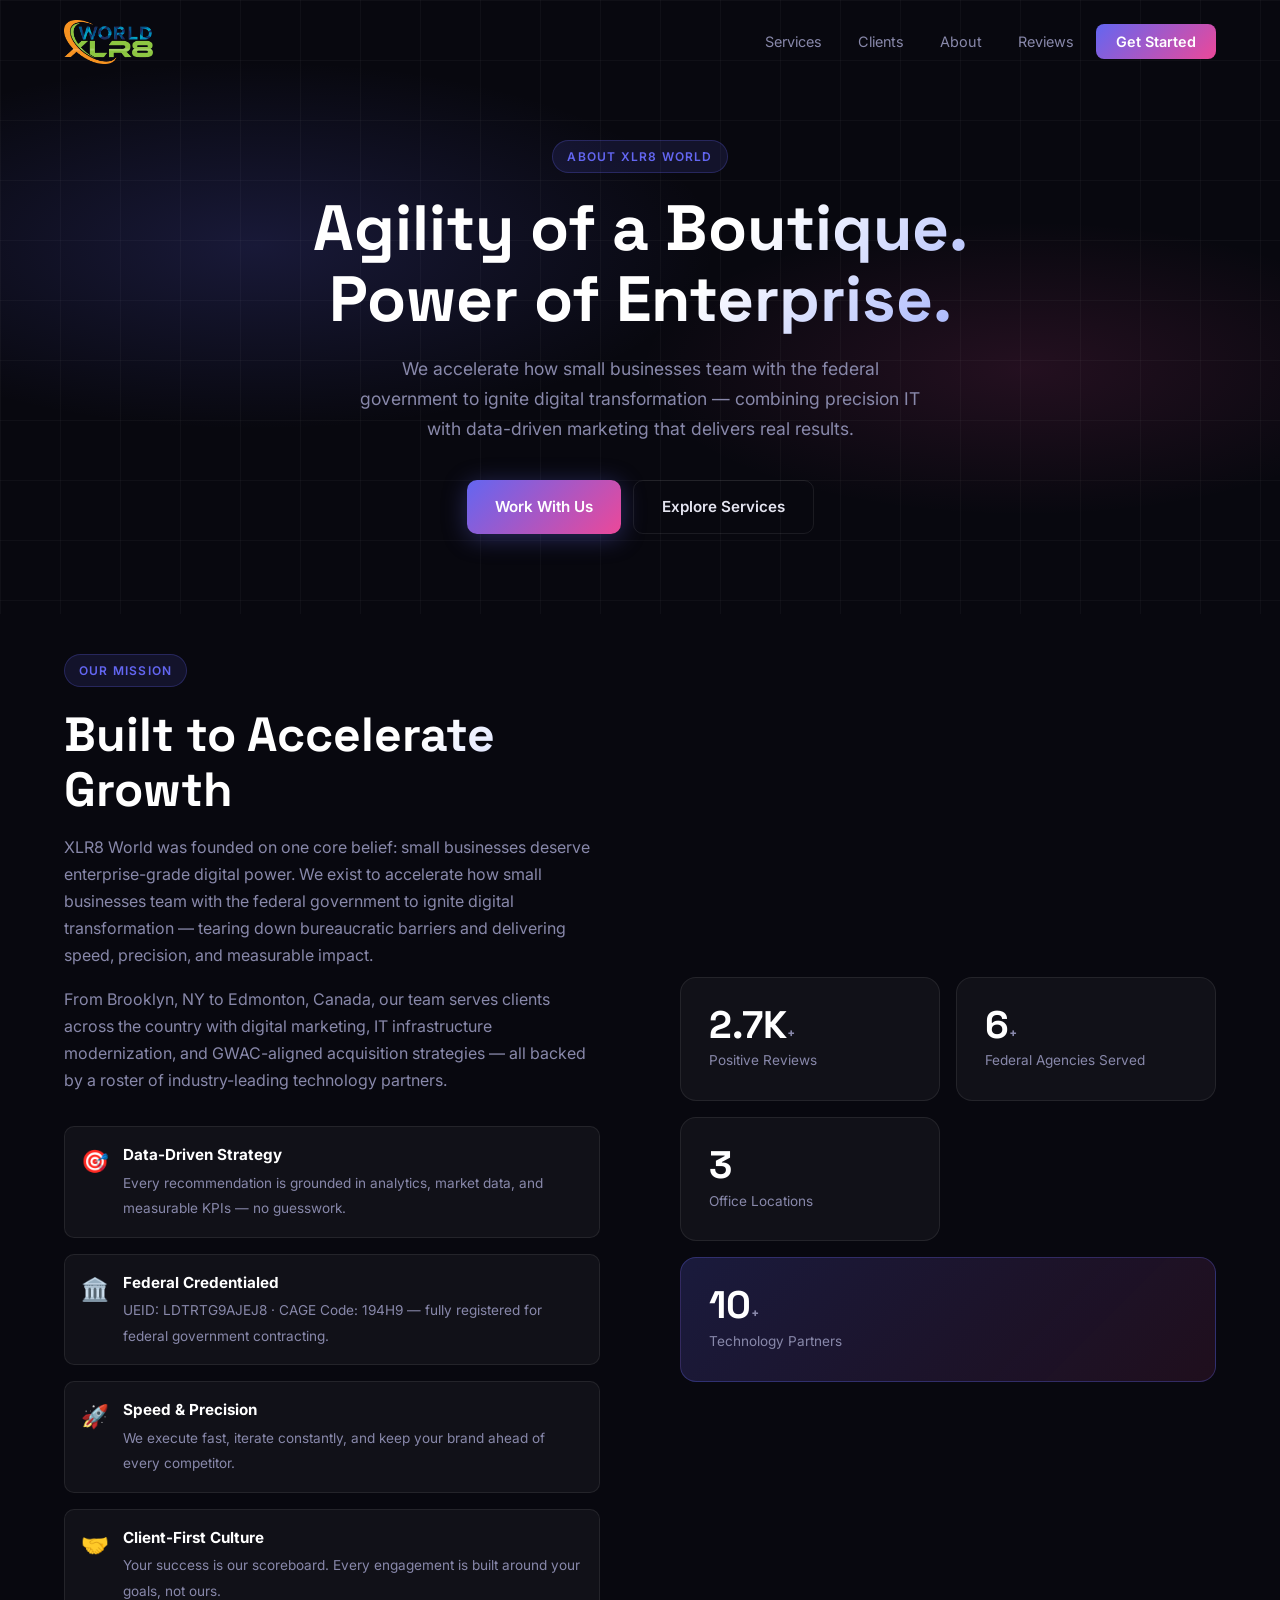
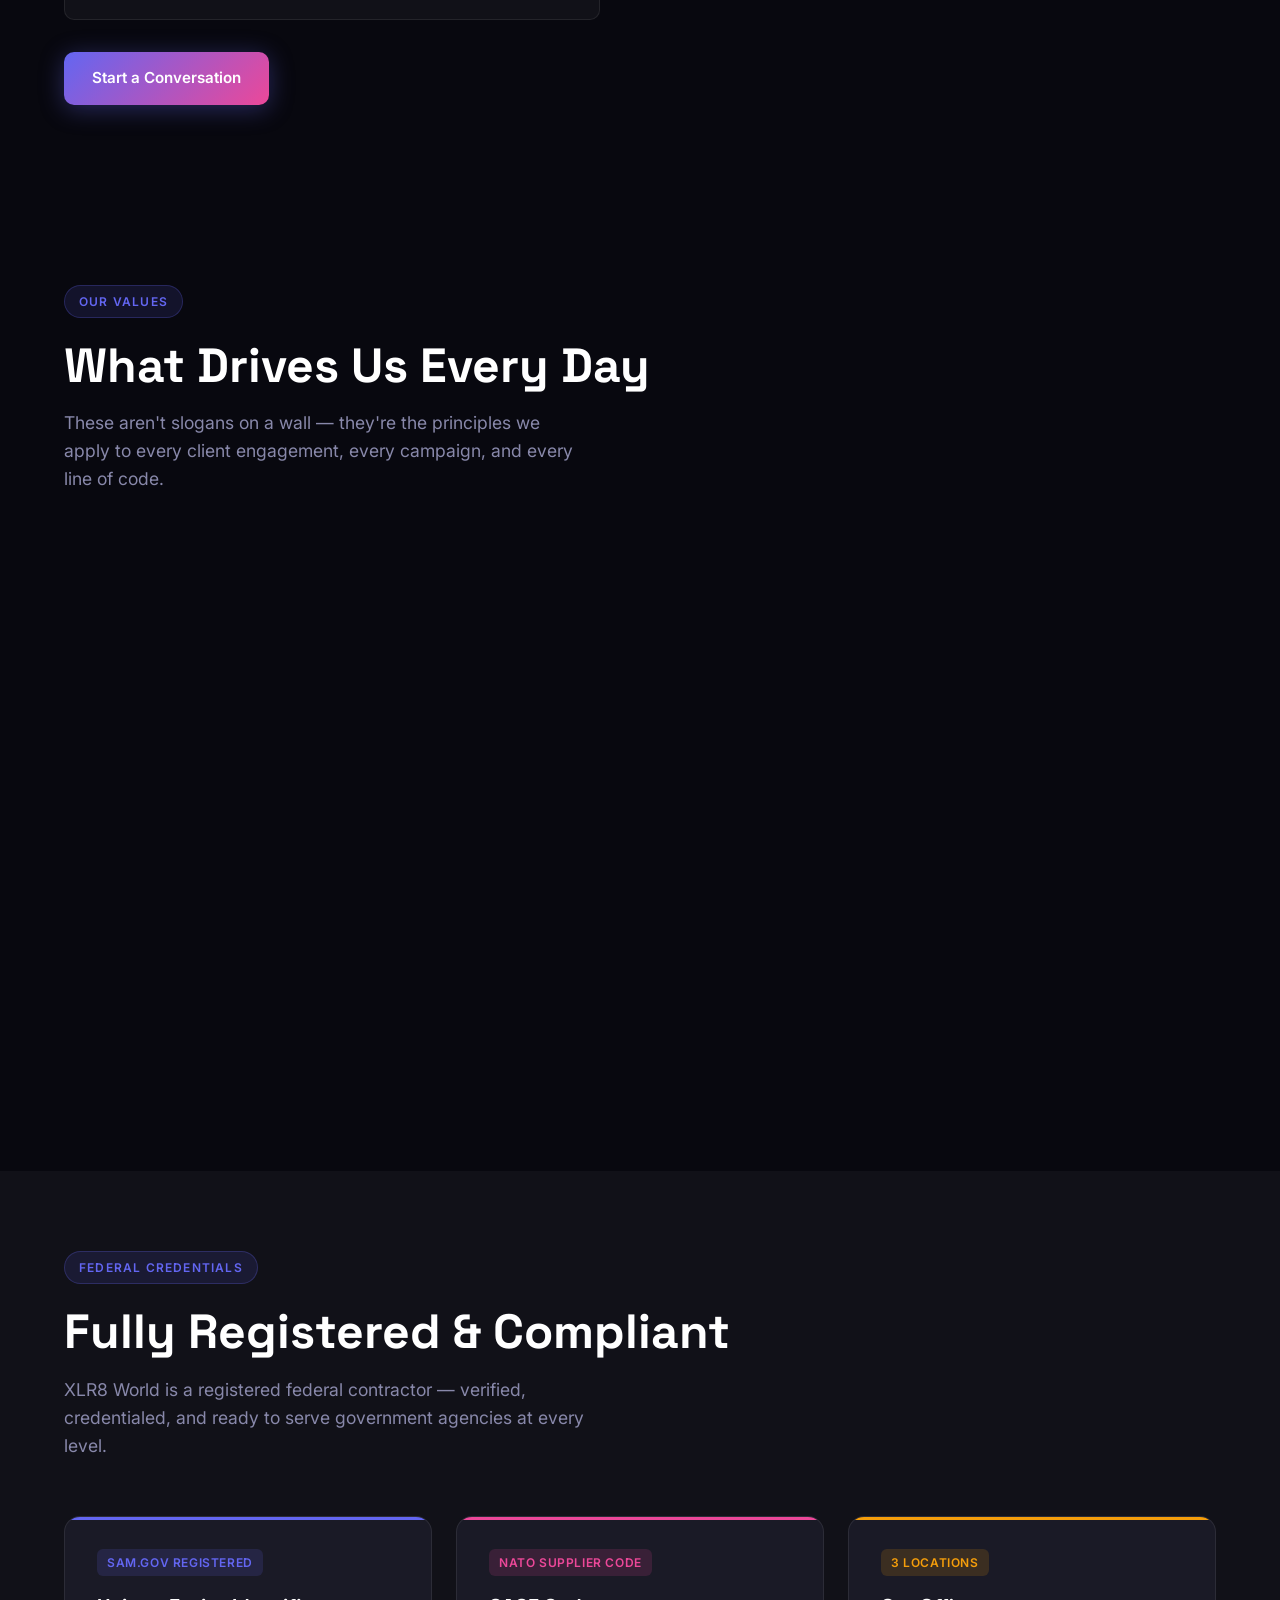
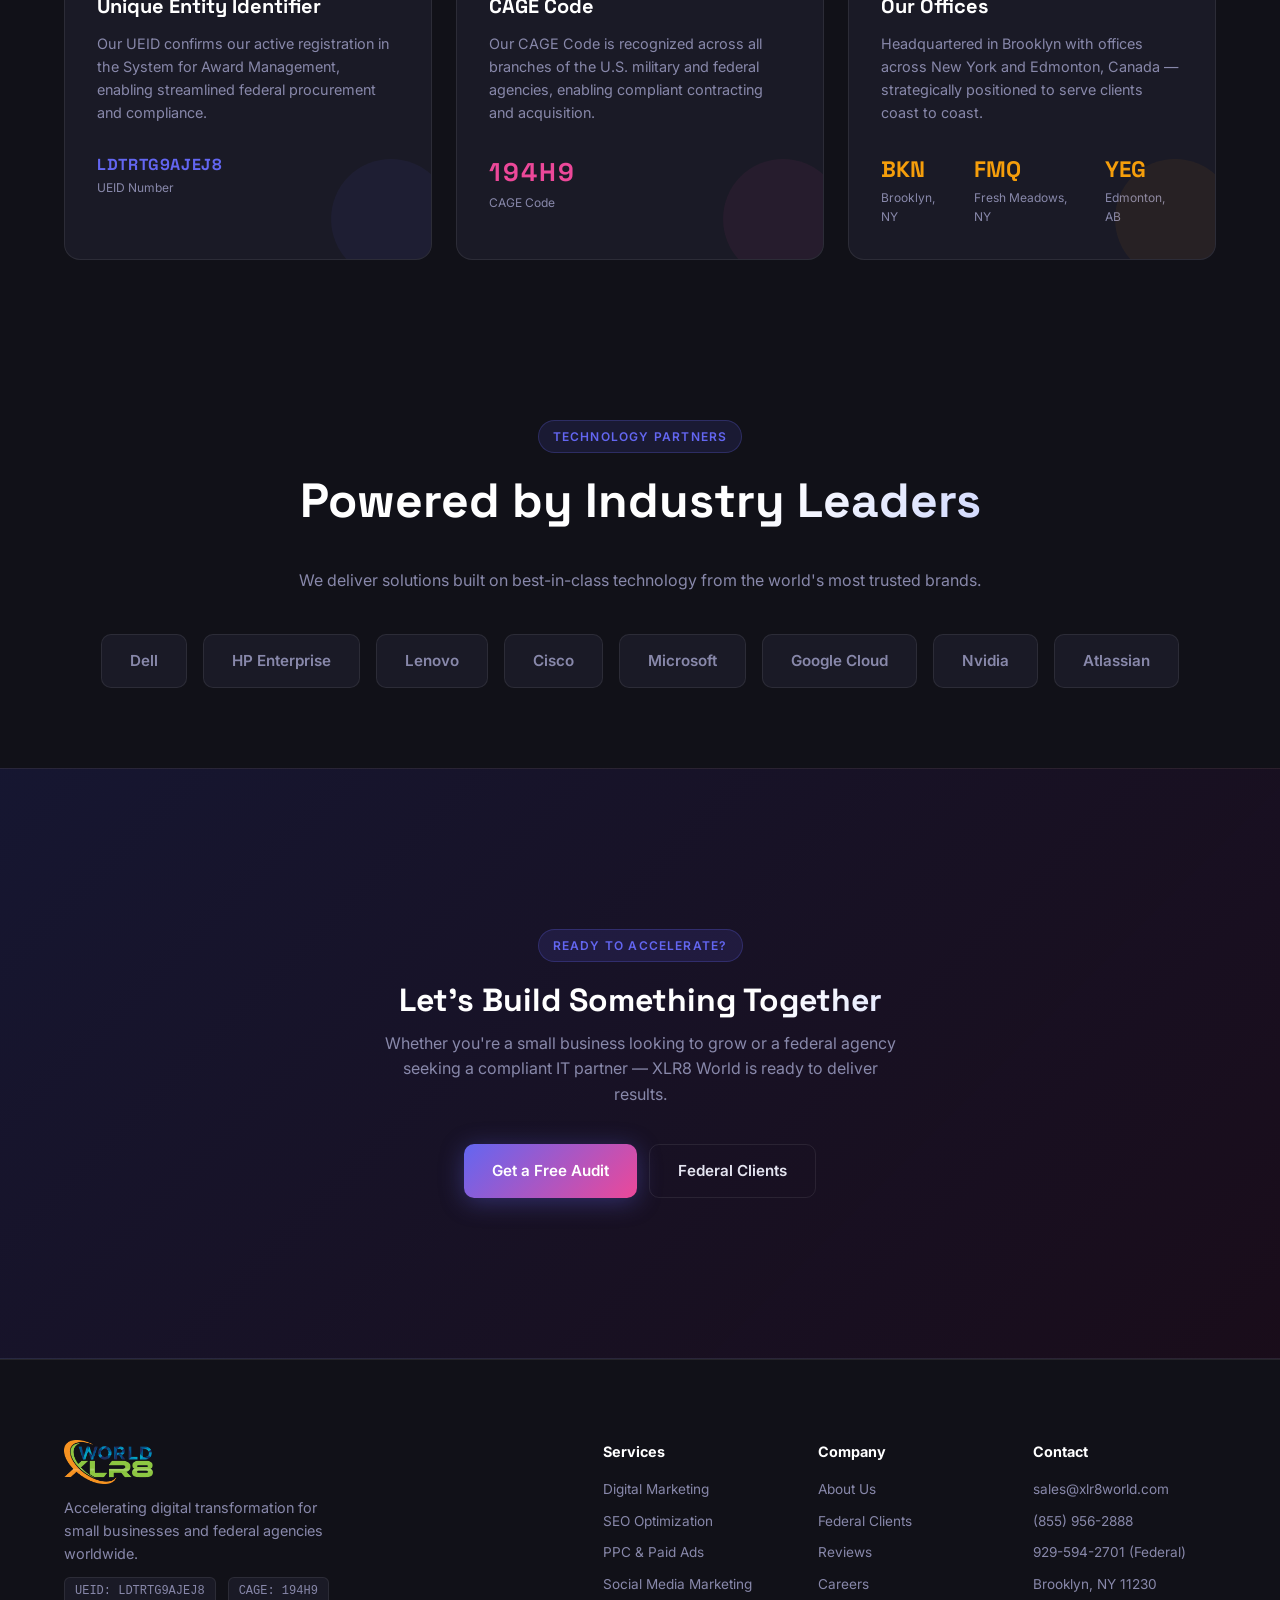
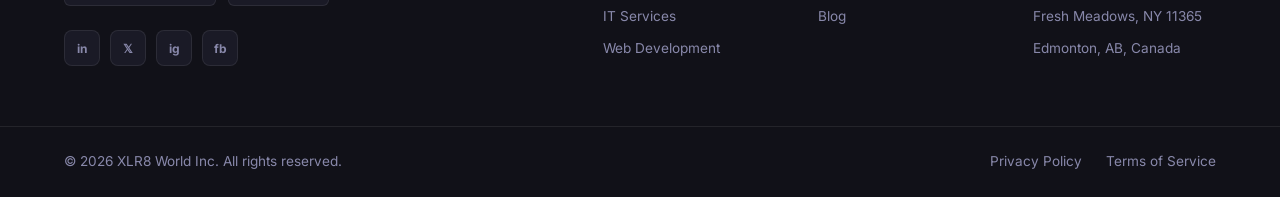
==== about.html @ 1428c5a2 "Add 11 full pages: all service and company pages Service pages: Digital Marketing, SEO Optimization," ====
<!DOCTYPE html>
<html lang="en">
<head>
  <meta charset="UTF-8" />
  <meta name="viewport" content="width=device-width, initial-scale=1.0" />
  <title>About XLR8 World — Our Mission, Team &amp; Partners</title>
  <meta name="description" content="Learn about XLR8 World's mission to accelerate digital transformation for small businesses and federal agencies. Meet our values, partners, and credentials." />
  <link rel="preconnect" href="https://fonts.googleapis.com" />
  <link rel="preconnect" href="https://fonts.gstatic.com" crossorigin />
  <link href="https://fonts.googleapis.com/css2?family=Inter:wght@300;400;500;600;700;800;900&family=Space+Grotesk:wght@400;500;600;700&display=swap" rel="stylesheet" />
  <link rel="stylesheet" href="styles.css" />
</head>
<body>

  <!-- NAV -->
  <nav class="nav" id="nav">
    <div class="nav__inner">
      <a href="index.html" class="nav__logo"><img src="logo.webp" alt="XLR8 World" class="nav__logo-img" /></a>
      <ul class="nav__links">
        <li><a href="index.html#services">Services</a></li>
        <li><a href="index.html#work">Clients</a></li>
        <li><a href="index.html#about">About</a></li>
        <li><a href="index.html#testimonials">Reviews</a></li>
        <li><a href="index.html#contact" class="nav__cta">Get Started</a></li>
      </ul>
      <button class="nav__hamburger" id="hamburger" aria-label="Menu">
        <span></span><span></span><span></span>
      </button>
    </div>
    <div class="nav__mobile" id="mobileMenu">
      <ul>
        <li><a href="index.html#services">Services</a></li>
        <li><a href="index.html#work">Clients</a></li>
        <li><a href="index.html#about">About</a></li>
        <li><a href="index.html#testimonials">Reviews</a></li>
        <li><a href="index.html#contact">Get Started</a></li>
      </ul>
    </div>
  </nav>

  <!-- PAGE HERO -->
  <section class="page-hero">
    <div class="page-hero__content">
      <div class="section-label">About XLR8 World</div>
      <h1 class="section-title">Agility of a Boutique.<br />Power of Enterprise.</h1>
      <p class="hero__sub">We accelerate how small businesses team with the federal government to ignite digital transformation — combining precision IT with data-driven marketing that delivers real results.</p>
      <div class="page-hero__actions">
        <a href="index.html#contact" class="btn btn--primary">Work With Us</a>
        <a href="index.html#services" class="btn btn--ghost">Explore Services</a>
      </div>
    </div>
  </section>

  <!-- MISSION & STATS -->
  <section class="about" style="padding-top:40px;">
    <div class="container about__inner">
      <div class="about__content">
        <div class="section-label">Our Mission</div>
        <h2 class="section-title">Built to Accelerate Growth</h2>
        <p>XLR8 World was founded on one core belief: small businesses deserve enterprise-grade digital power. We exist to accelerate how small businesses team with the federal government to ignite digital transformation — tearing down bureaucratic barriers and delivering speed, precision, and measurable impact.</p>
        <p>From Brooklyn, NY to Edmonton, Canada, our team serves clients across the country with digital marketing, IT infrastructure modernization, and GWAC-aligned acquisition strategies — all backed by a roster of industry-leading technology partners.</p>
        <div class="about__pillars">
          <div class="pillar">
            <div class="pillar__icon">🎯</div>
            <div>
              <strong>Data-Driven Strategy</strong>
              <span>Every recommendation is grounded in analytics, market data, and measurable KPIs — no guesswork.</span>
            </div>
          </div>
          <div class="pillar">
            <div class="pillar__icon">🏛️</div>
            <div>
              <strong>Federal Credentialed</strong>
              <span>UEID: LDTRTG9AJEJ8 · CAGE Code: 194H9 — fully registered for federal government contracting.</span>
            </div>
          </div>
          <div class="pillar">
            <div class="pillar__icon">🚀</div>
            <div>
              <strong>Speed &amp; Precision</strong>
              <span>We execute fast, iterate constantly, and keep your brand ahead of every competitor.</span>
            </div>
          </div>
          <div class="pillar">
            <div class="pillar__icon">🤝</div>
            <div>
              <strong>Client-First Culture</strong>
              <span>Your success is our scoreboard. Every engagement is built around your goals, not ours.</span>
            </div>
          </div>
        </div>
        <a href="index.html#contact" class="btn btn--primary">Start a Conversation</a>
      </div>
      <div class="about__stats-block">
        <div class="about__stat-card">
          <span class="about__big-num">2.7K<span>+</span></span>
          <span>Positive Reviews</span>
        </div>
        <div class="about__stat-card">
          <span class="about__big-num">6<span>+</span></span>
          <span>Federal Agencies Served</span>
        </div>
        <div class="about__stat-card">
          <span class="about__big-num">3</span>
          <span>Office Locations</span>
        </div>
        <div class="about__stat-card about__stat-card--accent">
          <span class="about__big-num">10<span>+</span></span>
          <span>Technology Partners</span>
        </div>
      </div>
    </div>
  </section>

  <!-- TEAM VALUES -->
  <section class="features" style="padding:80px 0;">
    <div class="container">
      <div class="section-label">Our Values</div>
      <h2 class="section-title">What Drives Us Every Day</h2>
      <p class="section-sub">These aren't slogans on a wall — they're the principles we apply to every client engagement, every campaign, and every line of code.</p>
      <div class="features__grid">
        <div class="feature-card fade-up">
          <div class="feature-card__icon">💡</div>
          <h3>Innovation First</h3>
          <p>We stay at the cutting edge of digital marketing and IT so our clients always have access to the latest tools, strategies, and platforms.</p>
        </div>
        <div class="feature-card fade-up">
          <div class="feature-card__icon">🔒</div>
          <h3>Integrity Always</h3>
          <p>We operate with full transparency — honest reporting, clear contracts, and straightforward communication at every step of the engagement.</p>
        </div>
        <div class="feature-card fade-up">
          <div class="feature-card__icon">📊</div>
          <h3>Results Over Vanity</h3>
          <p>Impressions and followers mean nothing without revenue impact. We optimize for the metrics that actually move your business forward.</p>
        </div>
        <div class="feature-card fade-up">
          <div class="feature-card__icon">⚡</div>
          <h3>Execution Speed</h3>
          <p>Markets don't wait. We build rapid launch frameworks so your campaigns go live fast and start generating data — and results — immediately.</p>
        </div>
        <div class="feature-card fade-up">
          <div class="feature-card__icon">🌐</div>
          <h3>Global Thinking</h3>
          <p>With offices in New York and Edmonton, we bring a cross-border perspective to every strategy, understanding diverse markets and audiences.</p>
        </div>
        <div class="feature-card fade-up">
          <div class="feature-card__icon">🏆</div>
          <h3>Client Success</h3>
          <p>2,700+ positive reviews aren't an accident. We obsess over client satisfaction and long-term partnership over short-term transactions.</p>
        </div>
      </div>
    </div>
  </section>

  <!-- CREDENTIALS -->
  <section class="work" style="padding:80px 0;">
    <div class="container">
      <div class="section-label">Federal Credentials</div>
      <h2 class="section-title">Fully Registered &amp; Compliant</h2>
      <p class="section-sub">XLR8 World is a registered federal contractor — verified, credentialed, and ready to serve government agencies at every level.</p>
      <div class="work__grid">
        <div class="work-card" style="--accent:#6366f1">
          <div class="work-card__tag">SAM.gov Registered</div>
          <h3>Unique Entity Identifier</h3>
          <p>Our UEID confirms our active registration in the System for Award Management, enabling streamlined federal procurement and compliance.</p>
          <div class="work-card__results">
            <div class="work-result">
              <span class="work-result__num" style="font-size:1rem;letter-spacing:0.04em;">LDTRTG9AJEJ8</span>
              <span class="work-result__label">UEID Number</span>
            </div>
          </div>
          <div class="work-card__visual work-card__visual--1"></div>
        </div>
        <div class="work-card" style="--accent:#ec4899">
          <div class="work-card__tag">NATO Supplier Code</div>
          <h3>CAGE Code</h3>
          <p>Our CAGE Code is recognized across all branches of the U.S. military and federal agencies, enabling compliant contracting and acquisition.</p>
          <div class="work-card__results">
            <div class="work-result">
              <span class="work-result__num" style="font-size:1.6rem;letter-spacing:0.08em;">194H9</span>
              <span class="work-result__label">CAGE Code</span>
            </div>
          </div>
          <div class="work-card__visual work-card__visual--2"></div>
        </div>
        <div class="work-card" style="--accent:#f59e0b">
          <div class="work-card__tag">3 Locations</div>
          <h3>Our Offices</h3>
          <p>Headquartered in Brooklyn with offices across New York and Edmonton, Canada — strategically positioned to serve clients coast to coast.</p>
          <div class="work-card__results">
            <div class="work-result">
              <span class="work-result__num">BKN</span>
              <span class="work-result__label">Brooklyn, NY</span>
            </div>
            <div class="work-result">
              <span class="work-result__num">FMQ</span>
              <span class="work-result__label">Fresh Meadows, NY</span>
            </div>
            <div class="work-result">
              <span class="work-result__num">YEG</span>
              <span class="work-result__label">Edmonton, AB</span>
            </div>
          </div>
          <div class="work-card__visual work-card__visual--3"></div>
        </div>
      </div>
    </div>
  </section>

  <!-- TECH PARTNERS -->
  <section class="partners">
    <div class="container">
      <div class="section-label">Technology Partners</div>
      <h2 class="section-title" style="text-align:center;">Powered by Industry Leaders</h2>
      <p style="text-align:center;color:var(--text-muted);margin-bottom:40px;">We deliver solutions built on best-in-class technology from the world's most trusted brands.</p>
      <div class="partners__grid">
        <div class="partner-badge">Dell</div>
        <div class="partner-badge">HP Enterprise</div>
        <div class="partner-badge">Lenovo</div>
        <div class="partner-badge">Cisco</div>
        <div class="partner-badge">Microsoft</div>
        <div class="partner-badge">Google Cloud</div>
        <div class="partner-badge">Nvidia</div>
        <div class="partner-badge">Atlassian</div>
      </div>
    </div>
  </section>

  <!-- CTA STRIP -->
  <section class="cta-strip">
    <div class="container" style="text-align:center;padding:80px 24px;">
      <div class="section-label">Ready to Accelerate?</div>
      <h2 class="section-title" style="text-align:center;">Let's Build Something Together</h2>
      <p style="color:var(--text-muted);max-width:520px;margin:0 auto 36px;">Whether you're a small business looking to grow or a federal agency seeking a compliant IT partner — XLR8 World is ready to deliver results.</p>
      <div style="display:flex;gap:12px;justify-content:center;flex-wrap:wrap;">
        <a href="index.html#contact" class="btn btn--primary">Get a Free Audit</a>
        <a href="federal-clients.html" class="btn btn--ghost">Federal Clients</a>
      </div>
    </div>
  </section>

  <!-- FOOTER -->
  <footer class="footer">
    <div class="container footer__inner">
      <div class="footer__brand">
        <a href="index.html" class="nav__logo"><img src="logo.webp" alt="XLR8 World" class="nav__logo-img" /></a>
        <p>Accelerating digital transformation for small businesses and federal agencies worldwide.</p>
        <div class="footer__credentials">
          <span>UEID: LDTRTG9AJEJ8</span>
          <span>CAGE: 194H9</span>
        </div>
        <div class="footer__social">
          <a href="#" aria-label="LinkedIn">in</a>
          <a href="#" aria-label="Twitter">𝕏</a>
          <a href="#" aria-label="Instagram">ig</a>
          <a href="#" aria-label="Facebook">fb</a>
        </div>
      </div>
      <div class="footer__links">
        <div class="footer__col">
          <strong>Services</strong>
          <ul>
            <li><a href="index.html#services">Digital Marketing</a></li>
            <li><a href="index.html#services">SEO Optimization</a></li>
            <li><a href="index.html#services">PPC &amp; Paid Ads</a></li>
            <li><a href="index.html#services">Social Media Marketing</a></li>
            <li><a href="index.html#services">IT Services</a></li>
            <li><a href="index.html#services">Web Development</a></li>
          </ul>
        </div>
        <div class="footer__col">
          <strong>Company</strong>
          <ul>
            <li><a href="about.html">About Us</a></li>
            <li><a href="federal-clients.html">Federal Clients</a></li>
            <li><a href="reviews.html">Reviews</a></li>
            <li><a href="careers.html">Careers</a></li>
            <li><a href="blog.html">Blog</a></li>
          </ul>
        </div>
        <div class="footer__col">
          <strong>Contact</strong>
          <ul>
            <li><a href="mailto:sales@xlr8world.com">sales@xlr8world.com</a></li>
            <li><a href="tel:+18559562888">(855) 956-2888</a></li>
            <li><a href="tel:+19295942701">929-594-2701 (Federal)</a></li>
            <li>Brooklyn, NY 11230</li>
            <li>Fresh Meadows, NY 11365</li>
            <li>Edmonton, AB, Canada</li>
          </ul>
        </div>
      </div>
    </div>
    <div class="footer__bottom">
      <div class="container">
        <span>© 2026 XLR8 World Inc. All rights reserved.</span>
        <div>
          <a href="#">Privacy Policy</a>
          <a href="#">Terms of Service</a>
        </div>
      </div>
    </div>
  </footer>

  <script src="script.js"></script>
</body>
</html>
---- styles.css ----
/* ===== RESET & BASE ===== */
*, *::before, *::after { box-sizing: border-box; margin: 0; padding: 0; }

:root {
  --purple: #6366f1;
  --pink: #ec4899;
  --amber: #f59e0b;
  --dark: #08080f;
  --dark-2: #111118;
  --dark-3: #1a1a26;
  --dark-4: #24243a;
  --text: #e4e4f0;
  --text-muted: #8888aa;
  --border: rgba(255,255,255,0.08);
  --radius: 16px;
  --radius-sm: 10px;
  --shadow: 0 20px 60px rgba(0,0,0,0.5);
  --transition: all 0.3s cubic-bezier(0.4,0,0.2,1);
}

html { scroll-behavior: smooth; }

body {
  background: var(--dark);
  color: var(--text);
  font-family: 'Inter', sans-serif;
  font-size: 16px;
  line-height: 1.6;
  overflow-x: hidden;
}

a { color: inherit; text-decoration: none; }

.container {
  max-width: 1200px;
  margin: 0 auto;
  padding: 0 24px;
}

/* ===== TYPOGRAPHY ===== */
.section-label {
  display: inline-block;
  font-size: 12px;
  font-weight: 600;
  letter-spacing: 0.1em;
  text-transform: uppercase;
  color: var(--purple);
  background: rgba(99,102,241,0.12);
  border: 1px solid rgba(99,102,241,0.25);
  padding: 6px 14px;
  border-radius: 999px;
  margin-bottom: 20px;
}

.section-title {
  font-family: 'Space Grotesk', sans-serif;
  font-size: clamp(2rem, 4vw, 3rem);
  font-weight: 700;
  line-height: 1.15;
  margin-bottom: 16px;
  background: linear-gradient(135deg, #fff 60%, #a5b4fc);
  -webkit-background-clip: text;
  -webkit-text-fill-color: transparent;
  background-clip: text;
}

.section-sub {
  font-size: 1.1rem;
  color: var(--text-muted);
  max-width: 520px;
  margin-bottom: 56px;
}

/* ===== BUTTONS ===== */
.btn {
  display: inline-flex;
  align-items: center;
  gap: 8px;
  padding: 14px 28px;
  border-radius: 10px;
  font-weight: 600;
  font-size: 0.95rem;
  transition: var(--transition);
  cursor: pointer;
  border: none;
}

.btn--primary {
  background: linear-gradient(135deg, var(--purple), var(--pink));
  color: #fff;
  box-shadow: 0 4px 24px rgba(99,102,241,0.35);
}
.btn--primary:hover {
  transform: translateY(-2px);
  box-shadow: 0 8px 32px rgba(99,102,241,0.5);
}

.btn--ghost {
  background: transparent;
  color: var(--text);
  border: 1px solid var(--border);
}
.btn--ghost:hover {
  background: rgba(255,255,255,0.06);
  border-color: rgba(255,255,255,0.2);
}

.btn--full { width: 100%; justify-content: center; }

/* ===== NAV ===== */
.nav {
  position: fixed;
  top: 0; left: 0; right: 0;
  z-index: 100;
  padding: 0;
  transition: var(--transition);
}

.nav.scrolled {
  background: rgba(8,8,15,0.85);
  backdrop-filter: blur(20px);
  border-bottom: 1px solid var(--border);
}

.nav__inner {
  max-width: 1200px;
  margin: 0 auto;
  padding: 20px 24px;
  display: flex;
  align-items: center;
  justify-content: space-between;
}

.nav__logo {
  display: flex;
  align-items: center;
}
.nav__logo-img {
  height: 44px;
  width: auto;
  display: block;
  object-fit: contain;
}

.nav__links {
  display: flex;
  list-style: none;
  gap: 8px;
  align-items: center;
}
.nav__links a {
  padding: 8px 14px;
  border-radius: 8px;
  font-size: 0.9rem;
  color: var(--text-muted);
  transition: var(--transition);
}
.nav__links a:hover { color: #fff; background: rgba(255,255,255,0.06); }

.nav__cta {
  background: linear-gradient(135deg, var(--purple), var(--pink)) !important;
  color: #fff !important;
  font-weight: 600 !important;
  padding: 9px 20px !important;
}
.nav__cta:hover { opacity: 0.9; box-shadow: 0 4px 16px rgba(99,102,241,0.4); }

.nav__hamburger {
  display: none;
  flex-direction: column;
  gap: 5px;
  background: none;
  border: none;
  cursor: pointer;
  padding: 4px;
}
.nav__hamburger span {
  display: block;
  width: 24px;
  height: 2px;
  background: var(--text);
  border-radius: 2px;
  transition: var(--transition);
}

.nav__mobile {
  display: none;
  background: var(--dark-2);
  border-bottom: 1px solid var(--border);
  padding: 16px 24px 20px;
}
.nav__mobile.open { display: block; }
.nav__mobile ul { list-style: none; display: flex; flex-direction: column; gap: 4px; }
.nav__mobile a { display: block; padding: 10px 14px; border-radius: 8px; color: var(--text-muted); }
.nav__mobile a:hover { color: #fff; background: rgba(255,255,255,0.06); }

/* ===== HERO ===== */
.hero {
  min-height: 100vh;
  display: flex;
  align-items: center;
  position: relative;
  overflow: hidden;
  padding: 120px 24px 80px;
  max-width: 1200px;
  margin: 0 auto;
  gap: 60px;
}

.hero__bg {
  position: fixed;
  inset: 0;
  pointer-events: none;
  z-index: -1;
}

.hero__grid {
  position: absolute;
  inset: 0;
  background-image:
    linear-gradient(rgba(99,102,241,0.04) 1px, transparent 1px),
    linear-gradient(90deg, rgba(99,102,241,0.04) 1px, transparent 1px);
  background-size: 60px 60px;
}

.hero__orb {
  position: absolute;
  border-radius: 50%;
  filter: blur(80px);
  opacity: 0.35;
}
.hero__orb--1 {
  width: 600px; height: 600px;
  background: var(--purple);
  top: -150px; left: -100px;
}
.hero__orb--2 {
  width: 400px; height: 400px;
  background: var(--pink);
  top: 20%; right: -50px;
}
.hero__orb--3 {
  width: 300px; height: 300px;
  background: var(--amber);
  bottom: 0; left: 30%;
  opacity: 0.15;
}

.hero__content {
  flex: 1;
  max-width: 580px;
}

.hero__badge {
  display: inline-flex;
  align-items: center;
  gap: 8px;
  background: rgba(255,255,255,0.06);
  border: 1px solid var(--border);
  padding: 8px 16px;
  border-radius: 999px;
  font-size: 0.85rem;
  color: var(--text-muted);
  margin-bottom: 28px;
}

.badge__dot {
  width: 8px; height: 8px;
  background: #22c55e;
  border-radius: 50%;
  box-shadow: 0 0 8px #22c55e;
  animation: pulse 2s infinite;
}
@keyframes pulse {
  0%, 100% { opacity: 1; }
  50% { opacity: 0.4; }
}

.hero__headline {
  font-family: 'Space Grotesk', sans-serif;
  font-size: clamp(2.8rem, 6vw, 5rem);
  font-weight: 800;
  line-height: 1.08;
  margin-bottom: 24px;
  color: #fff;
}

.hero__highlight {
  background: linear-gradient(135deg, var(--purple), var(--pink));
  -webkit-background-clip: text;
  -webkit-text-fill-color: transparent;
  background-clip: text;
}

.hero__sub {
  font-size: 1.15rem;
  color: var(--text-muted);
  line-height: 1.7;
  margin-bottom: 36px;
  max-width: 480px;
}

.hero__actions {
  display: flex;
  gap: 12px;
  flex-wrap: wrap;
  margin-bottom: 48px;
}

.hero__stats {
  display: flex;
  align-items: center;
  gap: 24px;
  flex-wrap: wrap;
}

.hero__stat { display: flex; flex-direction: column; }
.stat__num {
  font-family: 'Space Grotesk', sans-serif;
  font-size: 1.6rem;
  font-weight: 700;
  color: #fff;
}
.stat__label { font-size: 0.8rem; color: var(--text-muted); }

.hero__divider {
  width: 1px;
  height: 40px;
  background: var(--border);
}

.hero__visual {
  flex: 1;
  max-width: 520px;
  position: relative;
}

/* ===== DASHBOARD MOCK ===== */
.dashboard {
  background: var(--dark-2);
  border: 1px solid var(--border);
  border-radius: var(--radius);
  padding: 20px;
  box-shadow: var(--shadow), 0 0 0 1px rgba(99,102,241,0.1);
  position: relative;
  z-index: 2;
}

.dashboard__header {
  display: flex;
  align-items: center;
  gap: 6px;
  margin-bottom: 20px;
  font-size: 0.85rem;
  color: var(--text-muted);
}

.dashboard__dot {
  width: 12px; height: 12px;
  border-radius: 50%;
}
.dashboard__dot.red { background: #f87171; }
.dashboard__dot.yellow { background: #fbbf24; }
.dashboard__dot.green { background: #4ade80; }
.dashboard__header span { margin-left: 8px; font-weight: 500; }

.dashboard__chart { position: relative; margin-bottom: 20px; }

.chart__bars {
  display: flex;
  align-items: flex-end;
  gap: 8px;
  height: 120px;
  margin-bottom: -100px;
}

.bar {
  flex: 1;
  height: var(--h);
  background: rgba(99,102,241,0.2);
  border-radius: 6px 6px 0 0;
  position: relative;
  transition: var(--transition);
}
.bar:hover { background: rgba(99,102,241,0.4); }
.bar--active { background: linear-gradient(to top, var(--purple), var(--pink)); }
.bar span {
  position: absolute;
  bottom: -20px;
  left: 50%;
  transform: translateX(-50%);
  font-size: 10px;
  color: var(--text-muted);
  white-space: nowrap;
}

.chart__line {
  height: 100px;
  margin-top: 4px;
}
.chart__line svg { width: 100%; height: 100%; }

.dashboard__metrics {
  display: grid;
  grid-template-columns: repeat(3, 1fr);
  gap: 12px;
  border-top: 1px solid var(--border);
  padding-top: 16px;
}

.metric { display: flex; flex-direction: column; gap: 2px; }
.metric__label { font-size: 0.75rem; color: var(--text-muted); }
.metric__val { font-family: 'Space Grotesk', sans-serif; font-size: 1.1rem; font-weight: 700; color: #fff; }
.metric__delta {
  font-size: 0.75rem;
  font-weight: 600;
  padding: 2px 6px;
  border-radius: 4px;
  align-self: flex-start;
}
.metric__delta.up { background: rgba(34,197,94,0.15); color: #4ade80; }
.metric__delta.down { background: rgba(239,68,68,0.15); color: #f87171; }

.float-card {
  position: absolute;
  background: var(--dark-2);
  border: 1px solid var(--border);
  border-radius: var(--radius-sm);
  padding: 12px 16px;
  display: flex;
  align-items: center;
  gap: 12px;
  box-shadow: var(--shadow);
  animation: floatY 4s ease-in-out infinite;
  z-index: 3;
}

.float-card--1 { top: -20px; right: -40px; animation-delay: 0s; }
.float-card--2 { bottom: -20px; left: -40px; animation-delay: 1.5s; }

@keyframes floatY {
  0%, 100% { transform: translateY(0); }
  50% { transform: translateY(-10px); }
}

.float-icon { font-size: 1.5rem; }
.float-card strong { display: block; font-size: 0.85rem; color: #fff; }
.float-card span { font-size: 0.75rem; color: var(--text-muted); }

/* ===== MARQUEE ===== */
.marquee-wrap {
  overflow: hidden;
  background: var(--dark-2);
  border-top: 1px solid var(--border);
  border-bottom: 1px solid var(--border);
  padding: 16px 0;
}
.marquee {
  display: flex;
  gap: 32px;
  white-space: nowrap;
  animation: marquee 25s linear infinite;
  width: max-content;
}
.marquee span {
  font-size: 0.9rem;
  font-weight: 500;
  color: var(--text-muted);
}
.marquee .sep { color: var(--purple); }
@keyframes marquee {
  from { transform: translateX(0); }
  to { transform: translateX(-50%); }
}

/* ===== SERVICES ===== */
.services {
  padding: 100px 0;
}

.services__grid {
  display: grid;
  grid-template-columns: repeat(3, 1fr);
  gap: 20px;
}

.service-card {
  background: var(--dark-2);
  border: 1px solid var(--border);
  border-radius: var(--radius);
  padding: 32px;
  transition: var(--transition);
  position: relative;
  overflow: hidden;
}
.service-card::before {
  content: '';
  position: absolute;
  inset: 0;
  background: linear-gradient(135deg, rgba(99,102,241,0.05), transparent);
  opacity: 0;
  transition: var(--transition);
}
.service-card:hover { border-color: rgba(99,102,241,0.3); transform: translateY(-4px); }
.service-card:hover::before { opacity: 1; }

.service-card--featured {
  background: linear-gradient(135deg, rgba(99,102,241,0.15), rgba(236,72,153,0.08));
  border-color: rgba(99,102,241,0.3);
  grid-row: span 1;
}

.service-card__icon { font-size: 2rem; margin-bottom: 16px; }
.service-card h3 {
  font-family: 'Space Grotesk', sans-serif;
  font-size: 1.2rem;
  font-weight: 600;
  color: #fff;
  margin-bottom: 10px;
}
.service-card p { color: var(--text-muted); font-size: 0.9rem; line-height: 1.6; margin-bottom: 20px; }

.service-card__list {
  list-style: none;
  display: flex;
  flex-direction: column;
  gap: 8px;
  margin-bottom: 24px;
}
.service-card__list li {
  font-size: 0.85rem;
  color: var(--text-muted);
  padding-left: 16px;
  position: relative;
}
.service-card__list li::before {
  content: '→';
  position: absolute;
  left: 0;
  color: var(--purple);
}

.service-card__link {
  font-size: 0.875rem;
  font-weight: 600;
  color: var(--purple);
  transition: var(--transition);
}
.service-card__link:hover { color: var(--pink); letter-spacing: 0.02em; }

/* ===== WORK ===== */
.work { padding: 100px 0; background: var(--dark-2); }

.work__grid {
  display: grid;
  grid-template-columns: repeat(3, 1fr);
  gap: 24px;
}

.work-card {
  background: var(--dark-3);
  border: 1px solid var(--border);
  border-radius: var(--radius);
  padding: 32px;
  position: relative;
  overflow: hidden;
  transition: var(--transition);
}
.work-card:hover { transform: translateY(-4px); border-color: var(--accent); }
.work-card::after {
  content: '';
  position: absolute;
  top: 0; left: 0; right: 0;
  height: 3px;
  background: var(--accent);
}

.work-card__tag {
  display: inline-block;
  font-size: 0.75rem;
  font-weight: 600;
  color: var(--accent);
  background: color-mix(in srgb, var(--accent) 15%, transparent);
  padding: 4px 10px;
  border-radius: 6px;
  margin-bottom: 14px;
  text-transform: uppercase;
  letter-spacing: 0.05em;
}

.work-card h3 {
  font-family: 'Space Grotesk', sans-serif;
  font-size: 1.25rem;
  font-weight: 700;
  color: #fff;
  margin-bottom: 10px;
}
.work-card p { color: var(--text-muted); font-size: 0.9rem; line-height: 1.6; margin-bottom: 28px; }

.work-card__results {
  display: flex;
  gap: 20px;
}
.work-result { display: flex; flex-direction: column; }
.work-result__num {
  font-family: 'Space Grotesk', sans-serif;
  font-size: 1.4rem;
  font-weight: 700;
  color: var(--accent);
}
.work-result__label { font-size: 0.75rem; color: var(--text-muted); }

.work-card__visual {
  position: absolute;
  bottom: -20px; right: -20px;
  width: 120px; height: 120px;
  border-radius: 50%;
  opacity: 0.06;
}
.work-card__visual--1 { background: #6366f1; }
.work-card__visual--2 { background: #ec4899; }
.work-card__visual--3 { background: #f59e0b; }

/* ===== ABOUT ===== */
.about { padding: 100px 0; }
.about__inner {
  display: grid;
  grid-template-columns: 1fr 1fr;
  gap: 80px;
  align-items: center;
}
.about__content p { color: var(--text-muted); line-height: 1.7; margin-bottom: 16px; }

.about__pillars { display: flex; flex-direction: column; gap: 16px; margin: 32px 0; }
.pillar {
  display: flex;
  align-items: flex-start;
  gap: 14px;
  background: var(--dark-2);
  border: 1px solid var(--border);
  border-radius: var(--radius-sm);
  padding: 16px;
}
.pillar__icon { font-size: 1.4rem; }
.pillar strong { display: block; color: #fff; margin-bottom: 2px; font-size: 0.95rem; }
.pillar span { font-size: 0.85rem; color: var(--text-muted); }

.about__stats-block {
  display: grid;
  grid-template-columns: 1fr 1fr;
  gap: 16px;
}

.about__stat-card {
  background: var(--dark-2);
  border: 1px solid var(--border);
  border-radius: var(--radius);
  padding: 28px;
  display: flex;
  flex-direction: column;
  gap: 6px;
}
.about__stat-card span:last-child { font-size: 0.85rem; color: var(--text-muted); }
.about__stat-card--accent {
  background: linear-gradient(135deg, rgba(99,102,241,0.2), rgba(236,72,153,0.1));
  border-color: rgba(99,102,241,0.3);
  grid-column: span 2;
}

.about__big-num {
  font-family: 'Space Grotesk', sans-serif;
  font-size: 2.4rem;
  font-weight: 800;
  color: #fff;
  line-height: 1;
}
.about__big-num span { color: var(--purple); }

/* ===== TESTIMONIALS ===== */
.testimonials { padding: 100px 0; background: var(--dark-2); }

.testimonials__grid {
  display: grid;
  grid-template-columns: repeat(3, 1fr);
  gap: 24px;
}

.testi-card {
  background: var(--dark-3);
  border: 1px solid var(--border);
  border-radius: var(--radius);
  padding: 32px;
  display: flex;
  flex-direction: column;
  gap: 20px;
}
.testi-card--accent {
  background: linear-gradient(135deg, rgba(99,102,241,0.12), rgba(236,72,153,0.06));
  border-color: rgba(99,102,241,0.25);
}

.testi-card__stars { color: #fbbf24; font-size: 1rem; letter-spacing: 2px; }
.testi-card blockquote {
  color: var(--text-muted);
  font-size: 0.9rem;
  line-height: 1.7;
  flex: 1;
  font-style: italic;
}

.testi-card__author {
  display: flex;
  align-items: center;
  gap: 12px;
  padding-top: 16px;
  border-top: 1px solid var(--border);
}
.testi-avatar {
  width: 44px; height: 44px;
  border-radius: 50%;
  display: flex;
  align-items: center;
  justify-content: center;
  font-size: 0.75rem;
  font-weight: 700;
  color: #fff;
  flex-shrink: 0;
}
.testi-card__author strong { display: block; font-size: 0.9rem; color: #fff; }
.testi-card__author span { font-size: 0.8rem; color: var(--text-muted); }

/* ===== PROCESS ===== */
.process { padding: 100px 0; }

.process__steps {
  display: flex;
  align-items: flex-start;
  gap: 0;
}

.process-step {
  flex: 1;
  background: var(--dark-2);
  border: 1px solid var(--border);
  border-radius: var(--radius);
  padding: 32px;
  transition: var(--transition);
}
.process-step:hover { border-color: rgba(99,102,241,0.3); transform: translateY(-4px); }

.process-step__arrow {
  display: flex;
  align-items: center;
  padding: 0 8px;
  color: var(--text-muted);
  font-size: 1.5rem;
  padding-top: 32px;
}

.process-step__num {
  font-family: 'Space Grotesk', sans-serif;
  font-size: 2.5rem;
  font-weight: 800;
  color: transparent;
  -webkit-text-stroke: 2px rgba(99,102,241,0.3);
  margin-bottom: 12px;
}

.process-step h3 {
  font-family: 'Space Grotesk', sans-serif;
  font-size: 1.05rem;
  font-weight: 600;
  color: #fff;
  margin-bottom: 8px;
}
.process-step p { font-size: 0.85rem; color: var(--text-muted); line-height: 1.6; }

/* ===== CONTACT ===== */
.contact { padding: 100px 0; }
.contact__inner {
  display: grid;
  grid-template-columns: 1fr 1.4fr;
  gap: 80px;
  align-items: flex-start;
}

.contact__text p { color: var(--text-muted); line-height: 1.7; margin-bottom: 32px; }

.contact__info { display: flex; flex-direction: column; gap: 12px; }
.contact__info-item {
  display: flex;
  align-items: center;
  gap: 12px;
  font-size: 0.9rem;
  color: var(--text-muted);
}
.contact__info-item a { transition: var(--transition); }
.contact__info-item a:hover { color: var(--purple); }

.contact__form {
  background: var(--dark-2);
  border: 1px solid var(--border);
  border-radius: var(--radius);
  padding: 40px;
}

.form-row { display: grid; grid-template-columns: 1fr 1fr; gap: 16px; }
.form-group { display: flex; flex-direction: column; gap: 6px; margin-bottom: 16px; }
.form-group label { font-size: 0.85rem; font-weight: 500; color: var(--text-muted); }

.form-group input,
.form-group select,
.form-group textarea {
  background: var(--dark-3);
  border: 1px solid var(--border);
  border-radius: 8px;
  padding: 12px 14px;
  color: var(--text);
  font-family: 'Inter', sans-serif;
  font-size: 0.9rem;
  transition: var(--transition);
  outline: none;
  resize: vertical;
  appearance: none;
}
.form-group select { cursor: pointer; }
.form-group input:focus,
.form-group select:focus,
.form-group textarea:focus {
  border-color: var(--purple);
  box-shadow: 0 0 0 3px rgba(99,102,241,0.15);
}
.form-group input::placeholder,
.form-group textarea::placeholder { color: rgba(136,136,170,0.5); }

.form-note {
  text-align: center;
  font-size: 0.8rem;
  color: var(--text-muted);
  margin-top: 12px;
}

.form-success {
  display: none;
  align-items: center;
  justify-content: center;
  gap: 12px;
  background: rgba(34,197,94,0.1);
  border: 1px solid rgba(34,197,94,0.25);
  border-radius: 10px;
  padding: 16px;
  margin-top: 16px;
  font-size: 0.9rem;
  color: #4ade80;
}
.form-success span { font-size: 1.4rem; }

/* ===== FOOTER ===== */
.footer { background: var(--dark-2); border-top: 1px solid var(--border); padding-top: 80px; }

.footer__inner {
  display: grid;
  grid-template-columns: 1.5fr 2fr;
  gap: 80px;
  padding-bottom: 60px;
}

.footer__brand p { color: var(--text-muted); font-size: 0.9rem; margin-top: 12px; max-width: 280px; line-height: 1.6; }

.footer__social {
  display: flex;
  gap: 10px;
  margin-top: 24px;
}
.footer__social a {
  width: 36px; height: 36px;
  background: var(--dark-3);
  border: 1px solid var(--border);
  border-radius: 8px;
  display: flex;
  align-items: center;
  justify-content: center;
  font-size: 0.75rem;
  font-weight: 700;
  color: var(--text-muted);
  transition: var(--transition);
}
.footer__social a:hover { color: #fff; border-color: var(--purple); background: rgba(99,102,241,0.1); }

.footer__links { display: grid; grid-template-columns: repeat(3, 1fr); gap: 32px; }
.footer__col strong { display: block; color: #fff; font-size: 0.9rem; margin-bottom: 16px; }
.footer__col ul { list-style: none; display: flex; flex-direction: column; gap: 10px; }
.footer__col a, .footer__col li {
  font-size: 0.85rem;
  color: var(--text-muted);
  transition: var(--transition);
}
.footer__col a:hover { color: var(--purple); }

.footer__bottom {
  border-top: 1px solid var(--border);
  padding: 24px 0;
}
.footer__bottom .container {
  display: flex;
  justify-content: space-between;
  align-items: center;
  flex-wrap: wrap;
  gap: 12px;
}
.footer__bottom span, .footer__bottom a { font-size: 0.85rem; color: var(--text-muted); }
.footer__bottom div { display: flex; gap: 24px; }
.footer__bottom a:hover { color: var(--purple); }

/* ===== PARTNERS ===== */
.partners {
  padding: 80px 0;
  background: var(--dark-2);
  text-align: center;
}
.partners .section-title { margin-bottom: 40px; }

.partners__grid {
  display: flex;
  flex-wrap: wrap;
  gap: 16px;
  justify-content: center;
}

.partner-badge {
  background: var(--dark-3);
  border: 1px solid var(--border);
  border-radius: 10px;
  padding: 14px 28px;
  font-size: 0.95rem;
  font-weight: 600;
  color: var(--text-muted);
  transition: var(--transition);
}
.partner-badge:hover {
  border-color: rgba(99,102,241,0.4);
  color: #fff;
  background: rgba(99,102,241,0.08);
}

/* ===== FOOTER CREDENTIALS ===== */
.footer__credentials {
  display: flex;
  gap: 12px;
  margin-top: 12px;
  flex-wrap: wrap;
}
.footer__credentials span {
  font-size: 0.75rem;
  color: var(--text-muted);
  background: var(--dark-3);
  border: 1px solid var(--border);
  padding: 4px 10px;
  border-radius: 6px;
  font-family: monospace;
}

/* ===== ANIMATIONS ===== */
.fade-up {
  opacity: 0;
  transform: translateY(24px);
  transition: opacity 0.6s ease, transform 0.6s ease;
}
.fade-up.visible {
  opacity: 1;
  transform: none;
}

/* ===== RESPONSIVE ===== */
@media (max-width: 1024px) {
  .hero { flex-direction: column; text-align: center; gap: 48px; }
  .hero__content { max-width: 100%; }
  .hero__sub { margin: 0 auto 36px; }
  .hero__actions { justify-content: center; }
  .hero__stats { justify-content: center; }
  .hero__visual { max-width: 480px; margin: 0 auto; }

  .services__grid { grid-template-columns: repeat(2, 1fr); }
  .work__grid { grid-template-columns: 1fr 1fr; }
  .testimonials__grid { grid-template-columns: 1fr 1fr; }
  .about__inner { grid-template-columns: 1fr; gap: 48px; }
  .contact__inner { grid-template-columns: 1fr; }
  .footer__inner { grid-template-columns: 1fr; gap: 48px; }

  .process__steps { flex-direction: column; }
  .process-step__arrow { display: none; }
}

@media (max-width: 768px) {
  .nav__links { display: none; }
  .nav__hamburger { display: flex; }

  .services__grid { grid-template-columns: 1fr; }
  .work__grid { grid-template-columns: 1fr; }
  .testimonials__grid { grid-template-columns: 1fr; }
  .about__stats-block { grid-template-columns: 1fr 1fr; }
  .about__stat-card--accent { grid-column: auto; }
  .footer__links { grid-template-columns: 1fr 1fr; }
  .form-row { grid-template-columns: 1fr; }
  .contact__form { padding: 24px; }

  .float-card--1 { right: 0; top: -10px; }
  .float-card--2 { left: 0; bottom: -10px; }
}

@media (max-width: 480px) {
  .hero { padding: 100px 20px 60px; }
  .footer__links { grid-template-columns: 1fr; }
  .footer__bottom .container { flex-direction: column; align-items: flex-start; }
}

/* ===== SERVICE PAGES ===== */

/* Page Hero */
.page-hero {
  min-height: 60vh;
  display: flex;
  align-items: center;
  padding: 140px 24px 80px;
  position: relative;
  overflow: hidden;
}

.page-hero::before {
  content: '';
  position: absolute;
  inset: 0;
  background:
    radial-gradient(ellipse 60% 50% at 20% 40%, rgba(99,102,241,0.18) 0%, transparent 60%),
    radial-gradient(ellipse 50% 40% at 80% 60%, rgba(236,72,153,0.12) 0%, transparent 60%);
  pointer-events: none;
  z-index: 0;
}

.page-hero::after {
  content: '';
  position: absolute;
  inset: 0;
  background-image:
    linear-gradient(rgba(255,255,255,0.03) 1px, transparent 1px),
    linear-gradient(90deg, rgba(255,255,255,0.03) 1px, transparent 1px);
  background-size: 60px 60px;
  pointer-events: none;
  z-index: 0;
}

.page-hero__content {
  max-width: 700px;
  margin: 0 auto;
  text-align: center;
  position: relative;
  z-index: 1;
}

.page-hero h1 {
  font-family: 'Space Grotesk', sans-serif;
  font-size: clamp(2.5rem, 5vw, 4rem);
  font-weight: 800;
  color: #fff;
  margin-bottom: 20px;
  line-height: 1.1;
}

.page-hero p {
  color: var(--text-muted);
  font-size: 1.1rem;
  max-width: 560px;
  margin: 0 auto 36px;
}

.page-hero__actions {
  display: flex;
  gap: 12px;
  justify-content: center;
  flex-wrap: wrap;
}

/* Features Section */
.features {
  padding: 100px 0;
}

.features__grid {
  display: grid;
  grid-template-columns: repeat(3, 1fr);
  gap: 24px;
  margin-top: 56px;
}

.feature-card {
  background: var(--dark-2);
  border: 1px solid var(--border);
  border-radius: 16px;
  padding: 32px;
  transition: var(--transition);
}

.feature-card:hover {
  transform: translateY(-4px);
  border-color: rgba(99,102,241,0.3);
}

.feature-card__icon {
  font-size: 2rem;
  margin-bottom: 16px;
  display: block;
}

.feature-card h3 {
  font-family: 'Space Grotesk', sans-serif;
  font-size: 1.1rem;
  font-weight: 600;
  color: #fff;
  margin-bottom: 8px;
}

.feature-card p {
  color: var(--text-muted);
  font-size: 0.875rem;
  line-height: 1.6;
}

/* Process Section (service pages) */
.svc-process {
  padding: 100px 0;
  background: var(--dark-2);
}

.svc-process__steps {
  display: grid;
  grid-template-columns: repeat(auto-fit, minmax(220px, 1fr));
  gap: 32px;
  margin-top: 56px;
}

.svc-process__step {
  text-align: center;
  padding: 32px 24px;
  background: var(--dark-3);
  border: 1px solid var(--border);
  border-radius: 16px;
  transition: var(--transition);
}

.svc-process__step:hover {
  border-color: rgba(99,102,241,0.3);
  transform: translateY(-4px);
}

.svc-process__num {
  display: inline-flex;
  align-items: center;
  justify-content: center;
  width: 52px;
  height: 52px;
  border-radius: 50%;
  background: linear-gradient(135deg, var(--purple), var(--pink));
  font-family: 'Space Grotesk', sans-serif;
  font-size: 1.25rem;
  font-weight: 700;
  color: #fff;
  margin-bottom: 20px;
}

.svc-process__step h3 {
  font-family: 'Space Grotesk', sans-serif;
  font-size: 1rem;
  font-weight: 600;
  color: #fff;
  margin-bottom: 10px;
}

.svc-process__step p {
  color: var(--text-muted);
  font-size: 0.875rem;
  line-height: 1.6;
}

/* CTA Strip */
.cta-strip {
  background: linear-gradient(135deg, rgba(99,102,241,0.15), rgba(236,72,153,0.08));
  border-top: 1px solid var(--border);
  border-bottom: 1px solid var(--border);
  padding: 80px 0;
  text-align: center;
}

.cta-strip h2 {
  font-family: 'Space Grotesk', sans-serif;
  font-size: 2rem;
  font-weight: 700;
  color: #fff;
  margin-bottom: 12px;
}

.cta-strip p {
  color: var(--text-muted);
  margin-bottom: 32px;
  font-size: 1rem;
}

/* Responsive — service pages */
@media (max-width: 768px) {
  .features__grid { grid-template-columns: 1fr; }
  .svc-process__steps { grid-template-columns: 1fr; }
  .page-hero { padding: 120px 20px 60px; }
}

/* ===== BLOG ===== */
.blog__grid {
  display: grid;
  grid-template-columns: repeat(3, 1fr);
  gap: 24px;
}

.blog-card {
  background: var(--dark-2);
  border: 1px solid var(--border);
  border-radius: 16px;
  overflow: hidden;
  transition: var(--transition);
}
.blog-card:hover {
  border-color: rgba(99,102,241,0.3);
  transform: translateY(-4px);
}

.blog-card__body { padding: 24px; }

.blog-card__tag {
  display: inline-block;
  font-size: 0.72rem;
  font-weight: 600;
  letter-spacing: 0.05em;
  text-transform: uppercase;
  color: var(--purple);
  background: rgba(99,102,241,0.12);
  border: 1px solid rgba(99,102,241,0.25);
  padding: 3px 10px;
  border-radius: 6px;
}

.blog-card__date {
  font-size: 0.78rem;
  color: var(--text-muted);
}

/* ===== CAREERS / JOBS ===== */
.jobs__grid {
  display: grid;
  grid-template-columns: repeat(2, 1fr);
  gap: 20px;
}

.job-card {
  background: var(--dark-2);
  border: 1px solid var(--border);
  border-radius: 16px;
  padding: 28px;
  transition: var(--transition);
}
.job-card:hover {
  border-color: rgba(99,102,241,0.3);
  transform: translateY(-3px);
}

/* Responsive — blog and jobs */
@media (max-width: 1024px) {
  .blog__grid { grid-template-columns: repeat(2, 1fr); }
  .jobs__grid { grid-template-columns: 1fr; }
}

@media (max-width: 768px) {
  .blog__grid { grid-template-columns: 1fr; }
  .jobs__grid { grid-template-columns: 1fr; }
}
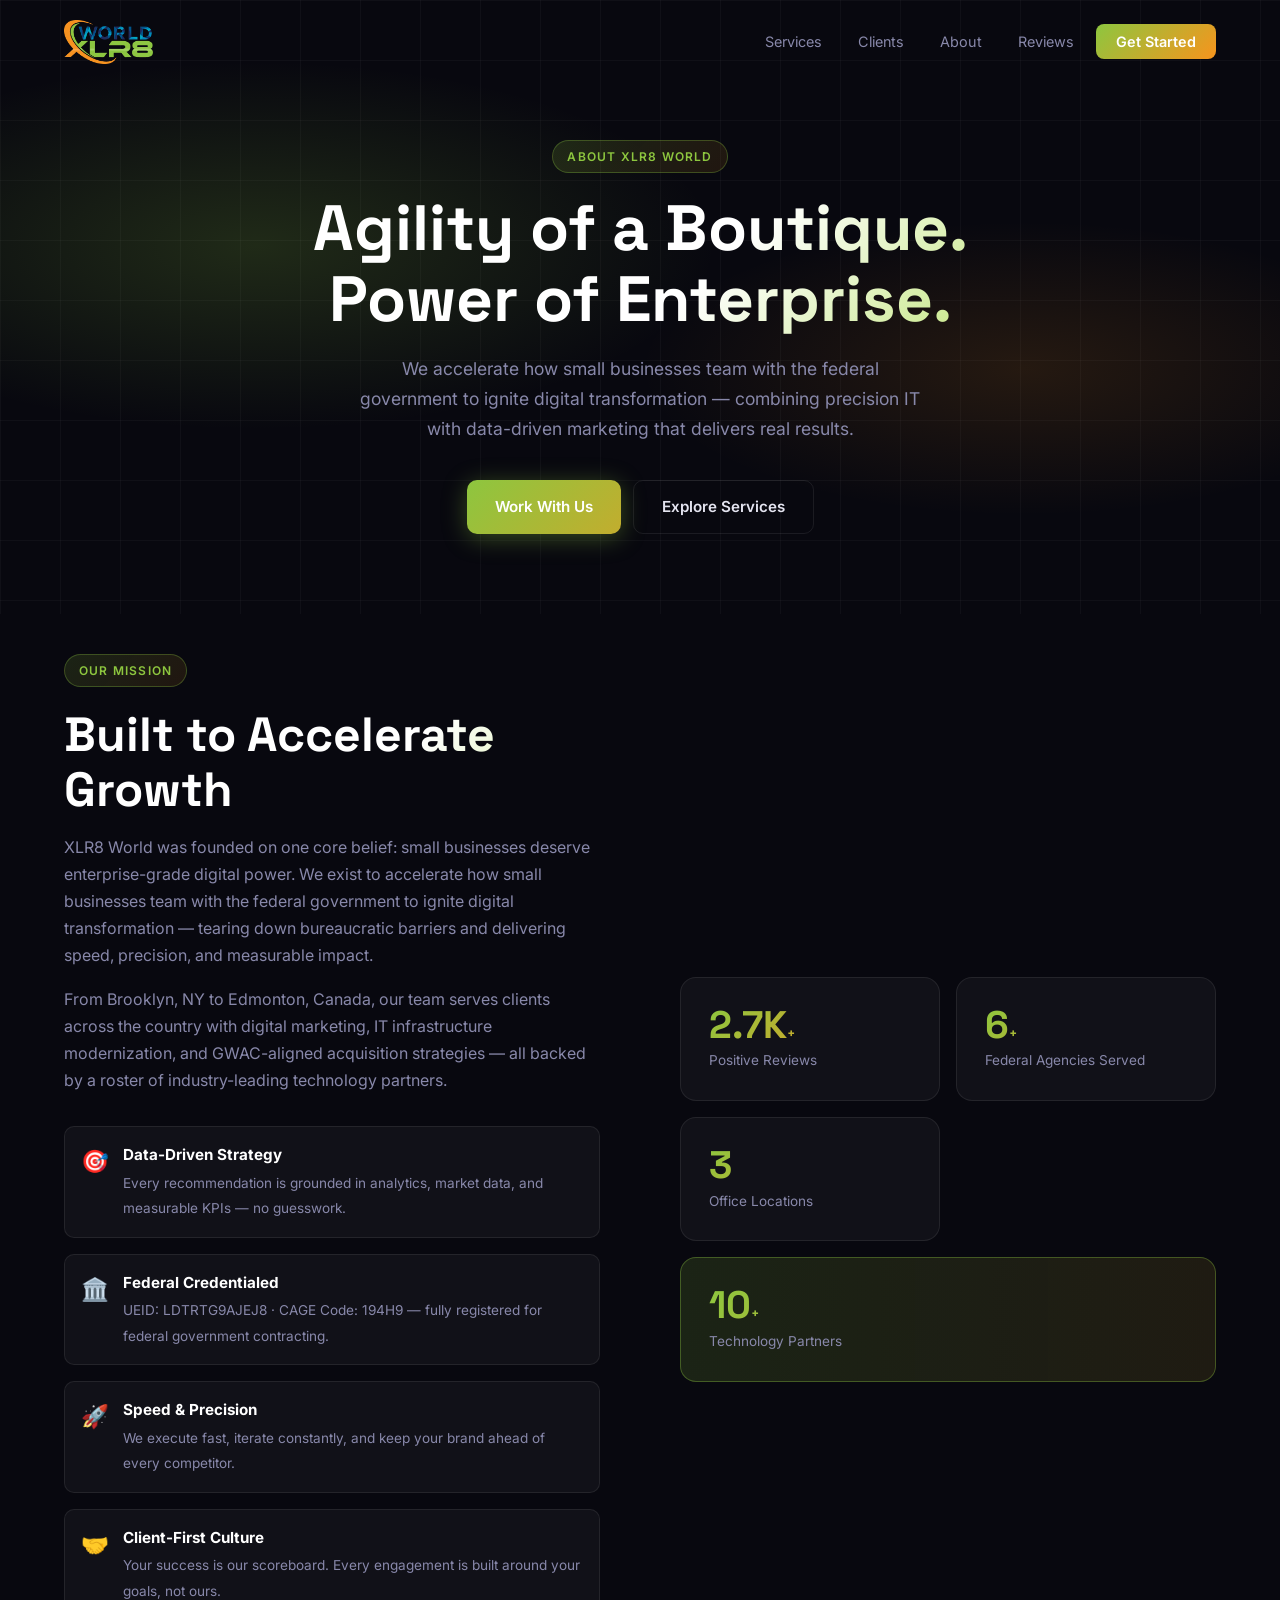
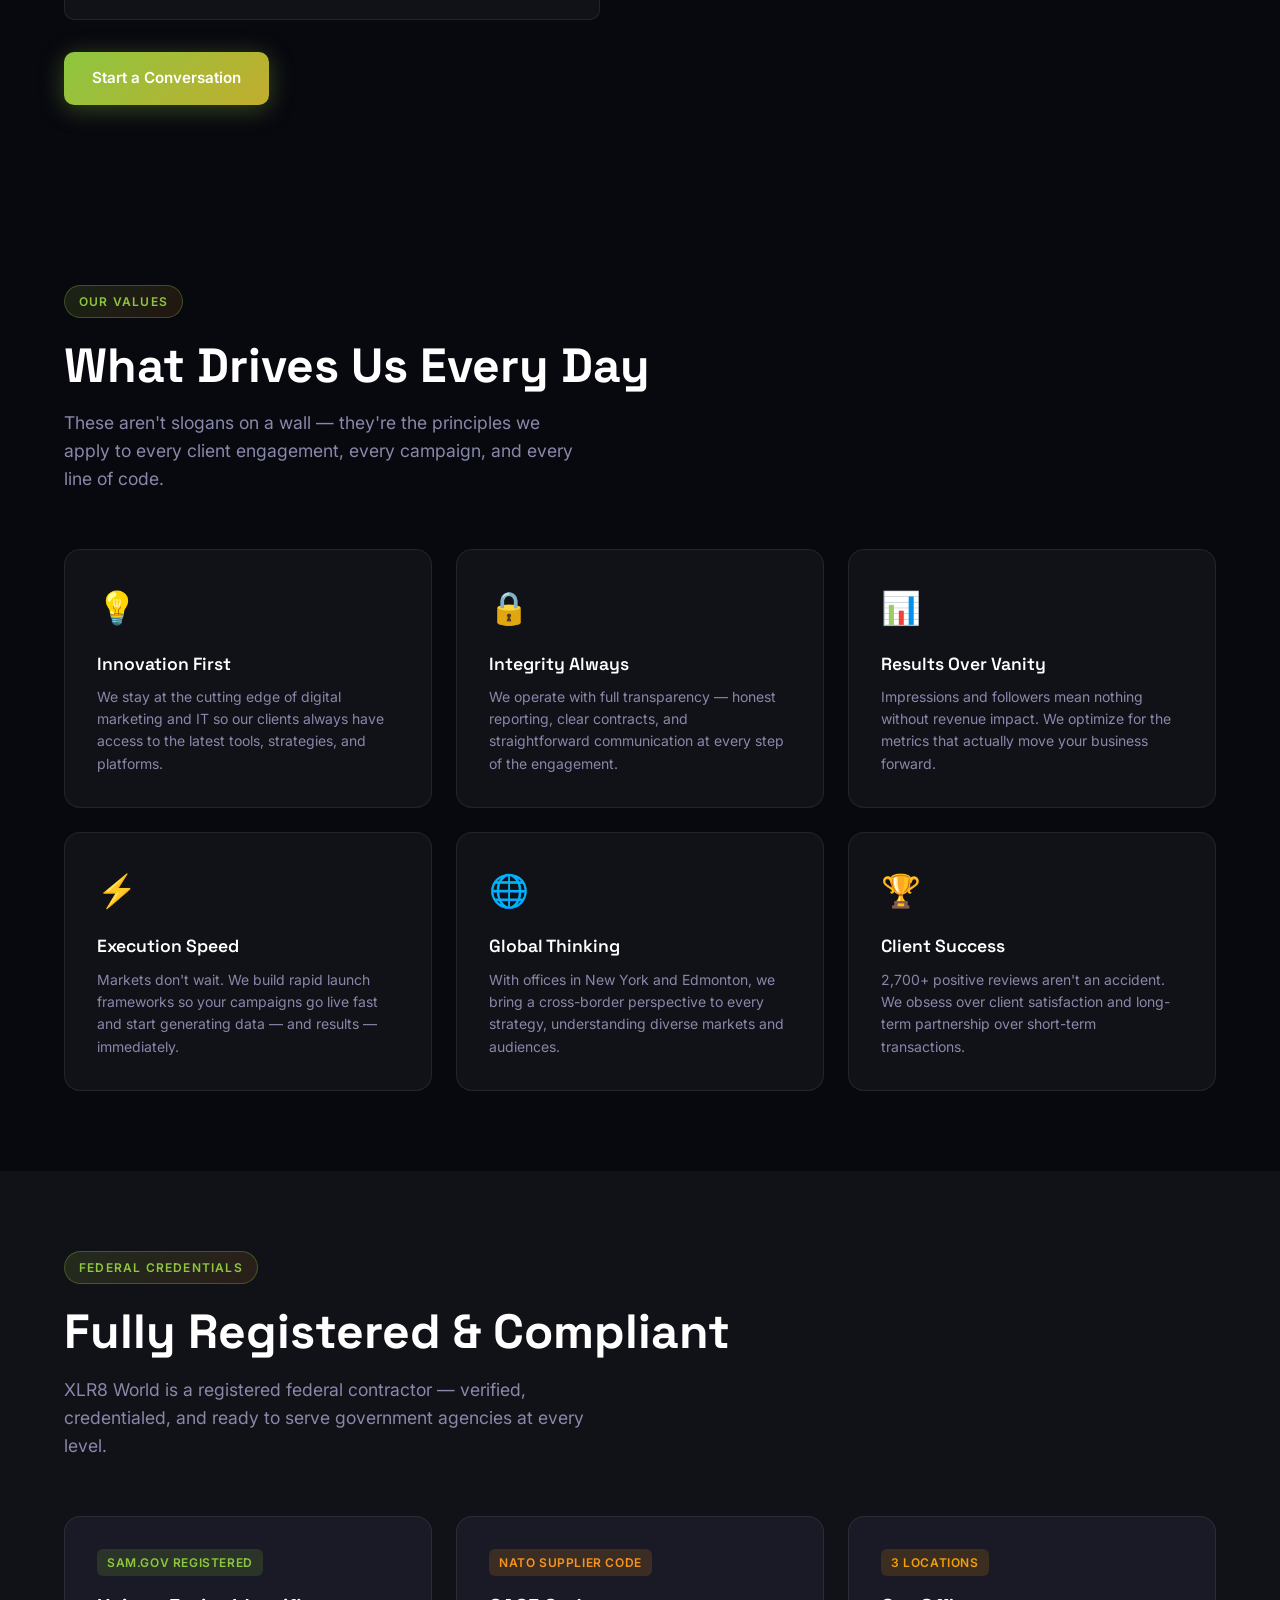
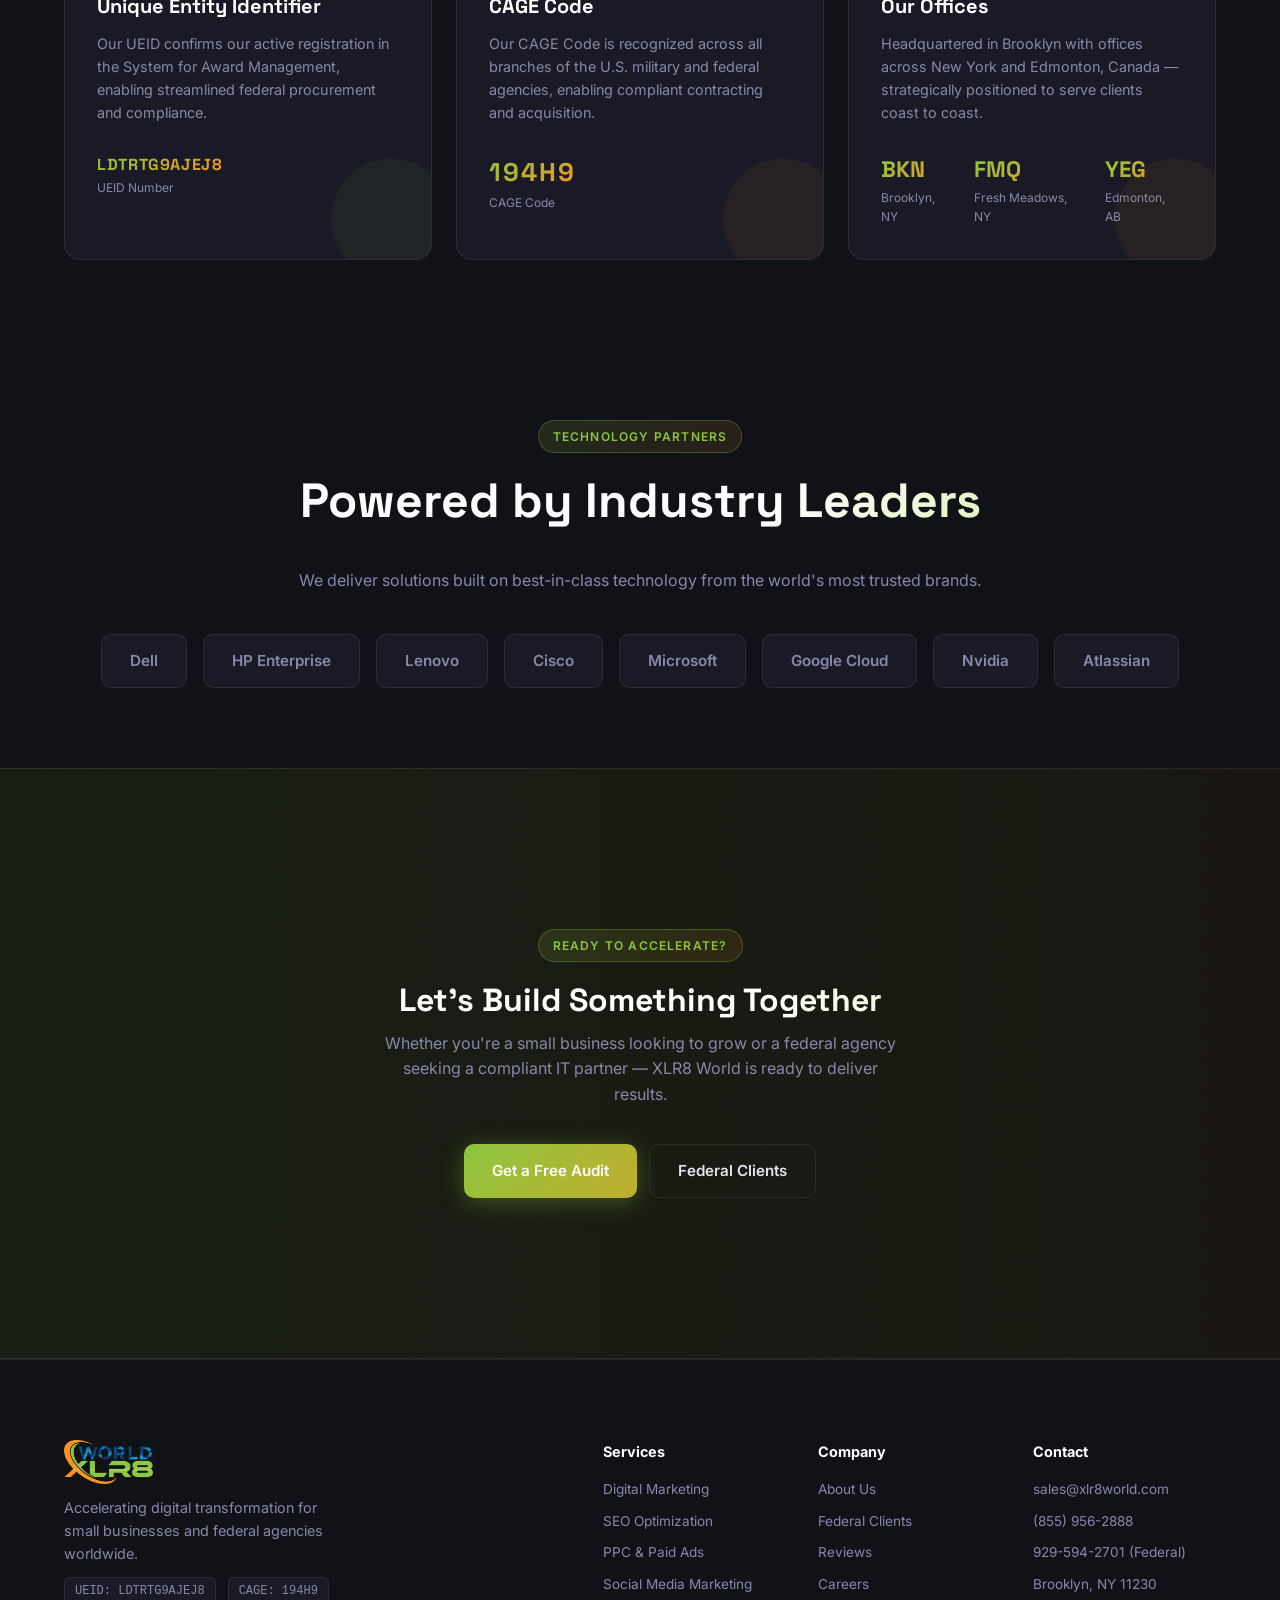
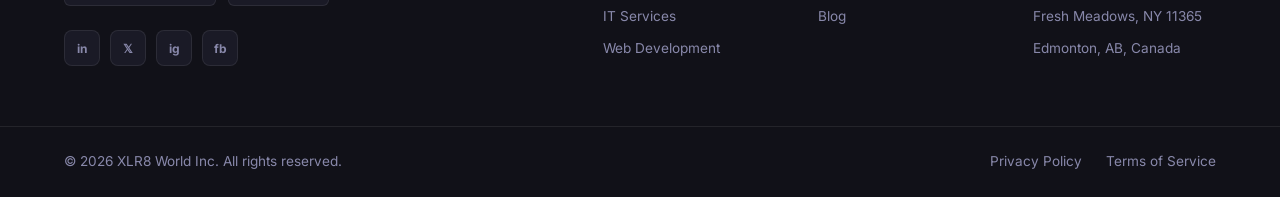
==== commit c2cb64ea: "Retheme to XLR8 World logo colors + full animation overhaul - Color scheme: purple/pink → green (#8D" ====
--- a/about.html
+++ b/about.html
@@ -160,7 +160,7 @@
       <h2 class="section-title">Fully Registered &amp; Compliant</h2>
       <p class="section-sub">XLR8 World is a registered federal contractor — verified, credentialed, and ready to serve government agencies at every level.</p>
       <div class="work__grid">
-        <div class="work-card" style="--accent:#6366f1">
+        <div class="work-card" style="--accent:#8DC63F">
           <div class="work-card__tag">SAM.gov Registered</div>
           <h3>Unique Entity Identifier</h3>
           <p>Our UEID confirms our active registration in the System for Award Management, enabling streamlined federal procurement and compliance.</p>
@@ -172,7 +172,7 @@
           </div>
           <div class="work-card__visual work-card__visual--1"></div>
         </div>
-        <div class="work-card" style="--accent:#ec4899">
+        <div class="work-card" style="--accent:#F7941D">
           <div class="work-card__tag">NATO Supplier Code</div>
           <h3>CAGE Code</h3>
           <p>Our CAGE Code is recognized across all branches of the U.S. military and federal agencies, enabling compliant contracting and acquisition.</p>
--- a/styles.css
+++ b/styles.css
@@ -2,8 +2,8 @@
 *, *::before, *::after { box-sizing: border-box; margin: 0; padding: 0; }
 
 :root {
-  --purple: #6366f1;
-  --pink: #ec4899;
+  --green: #8DC63F;
+  --orange: #F7941D;
   --amber: #f59e0b;
   --dark: #08080f;
   --dark-2: #111118;
@@ -44,9 +44,9 @@
   font-weight: 600;
   letter-spacing: 0.1em;
   text-transform: uppercase;
-  color: var(--purple);
-  background: rgba(99,102,241,0.12);
-  border: 1px solid rgba(99,102,241,0.25);
+  color: var(--green);
+  background: rgba(141,198,63,0.12);
+  border: 1px solid rgba(141,198,63,0.25);
   padding: 6px 14px;
   border-radius: 999px;
   margin-bottom: 20px;
@@ -58,7 +58,7 @@
   font-weight: 700;
   line-height: 1.15;
   margin-bottom: 16px;
-  background: linear-gradient(135deg, #fff 60%, #a5b4fc);
+  background: linear-gradient(135deg, #fff 60%, #c8e88a);
   -webkit-background-clip: text;
   -webkit-text-fill-color: transparent;
   background-clip: text;
@@ -86,13 +86,13 @@
 }
 
 .btn--primary {
-  background: linear-gradient(135deg, var(--purple), var(--pink));
+  background: linear-gradient(135deg, var(--green), var(--orange));
   color: #fff;
-  box-shadow: 0 4px 24px rgba(99,102,241,0.35);
+  box-shadow: 0 4px 24px rgba(141,198,63,0.35);
 }
 .btn--primary:hover {
   transform: translateY(-2px);
-  box-shadow: 0 8px 32px rgba(99,102,241,0.5);
+  box-shadow: 0 8px 32px rgba(141,198,63,0.5);
 }
 
 .btn--ghost {
@@ -158,12 +158,12 @@
 .nav__links a:hover { color: #fff; background: rgba(255,255,255,0.06); }
 
 .nav__cta {
-  background: linear-gradient(135deg, var(--purple), var(--pink)) !important;
+  background: linear-gradient(135deg, var(--green), var(--orange)) !important;
   color: #fff !important;
   font-weight: 600 !important;
   padding: 9px 20px !important;
 }
-.nav__cta:hover { opacity: 0.9; box-shadow: 0 4px 16px rgba(99,102,241,0.4); }
+.nav__cta:hover { opacity: 0.9; box-shadow: 0 4px 16px rgba(141,198,63,0.4); }
 
 .nav__hamburger {
   display: none;
@@ -218,8 +218,8 @@
   position: absolute;
   inset: 0;
   background-image:
-    linear-gradient(rgba(99,102,241,0.04) 1px, transparent 1px),
-    linear-gradient(90deg, rgba(99,102,241,0.04) 1px, transparent 1px);
+    linear-gradient(rgba(141,198,63,0.04) 1px, transparent 1px),
+    linear-gradient(90deg, rgba(141,198,63,0.04) 1px, transparent 1px);
   background-size: 60px 60px;
 }
 
@@ -231,12 +231,12 @@
 }
 .hero__orb--1 {
   width: 600px; height: 600px;
-  background: var(--purple);
+  background: var(--green);
   top: -150px; left: -100px;
 }
 .hero__orb--2 {
   width: 400px; height: 400px;
-  background: var(--pink);
+  background: var(--orange);
   top: 20%; right: -50px;
 }
 .hero__orb--3 {
@@ -286,7 +286,7 @@
 }
 
 .hero__highlight {
-  background: linear-gradient(135deg, var(--purple), var(--pink));
+  background: linear-gradient(135deg, var(--green), var(--orange));
   -webkit-background-clip: text;
   -webkit-text-fill-color: transparent;
   background-clip: text;
@@ -341,7 +341,7 @@
   border: 1px solid var(--border);
   border-radius: var(--radius);
   padding: 20px;
-  box-shadow: var(--shadow), 0 0 0 1px rgba(99,102,241,0.1);
+  box-shadow: var(--shadow), 0 0 0 1px rgba(141,198,63,0.1);
   position: relative;
   z-index: 2;
 }
@@ -377,13 +377,13 @@
 .bar {
   flex: 1;
   height: var(--h);
-  background: rgba(99,102,241,0.2);
+  background: rgba(141,198,63,0.2);
   border-radius: 6px 6px 0 0;
   position: relative;
   transition: var(--transition);
 }
-.bar:hover { background: rgba(99,102,241,0.4); }
-.bar--active { background: linear-gradient(to top, var(--purple), var(--pink)); }
+.bar:hover { background: rgba(141,198,63,0.4); }
+.bar--active { background: linear-gradient(to top, var(--green), var(--orange)); }
 .bar span {
   position: absolute;
   bottom: -20px;
@@ -467,7 +467,7 @@
   font-weight: 500;
   color: var(--text-muted);
 }
-.marquee .sep { color: var(--purple); }
+.marquee .sep { color: var(--green); }
 @keyframes marquee {
   from { transform: translateX(0); }
   to { transform: translateX(-50%); }
@@ -497,16 +497,16 @@
   content: '';
   position: absolute;
   inset: 0;
-  background: linear-gradient(135deg, rgba(99,102,241,0.05), transparent);
+  background: linear-gradient(135deg, rgba(141,198,63,0.05), transparent);
   opacity: 0;
   transition: var(--transition);
 }
-.service-card:hover { border-color: rgba(99,102,241,0.3); transform: translateY(-4px); }
+.service-card:hover { border-color: rgba(141,198,63,0.3); transform: translateY(-4px); }
 .service-card:hover::before { opacity: 1; }
 
 .service-card--featured {
-  background: linear-gradient(135deg, rgba(99,102,241,0.15), rgba(236,72,153,0.08));
-  border-color: rgba(99,102,241,0.3);
+  background: linear-gradient(135deg, rgba(141,198,63,0.15), rgba(247,148,29,0.08));
+  border-color: rgba(141,198,63,0.3);
   grid-row: span 1;
 }
 
@@ -537,16 +537,16 @@
   content: '→';
   position: absolute;
   left: 0;
-  color: var(--purple);
+  color: var(--green);
 }
 
 .service-card__link {
   font-size: 0.875rem;
   font-weight: 600;
-  color: var(--purple);
-  transition: var(--transition);
-}
-.service-card__link:hover { color: var(--pink); letter-spacing: 0.02em; }
+  color: var(--green);
+  transition: var(--transition);
+}
+.service-card__link:hover { color: var(--orange); letter-spacing: 0.02em; }
 
 /* ===== WORK ===== */
 .work { padding: 100px 0; background: var(--dark-2); }
@@ -617,8 +617,8 @@
   border-radius: 50%;
   opacity: 0.06;
 }
-.work-card__visual--1 { background: #6366f1; }
-.work-card__visual--2 { background: #ec4899; }
+.work-card__visual--1 { background: #8DC63F; }
+.work-card__visual--2 { background: #F7941D; }
 .work-card__visual--3 { background: #f59e0b; }
 
 /* ===== ABOUT ===== */
@@ -662,8 +662,8 @@
 }
 .about__stat-card span:last-child { font-size: 0.85rem; color: var(--text-muted); }
 .about__stat-card--accent {
-  background: linear-gradient(135deg, rgba(99,102,241,0.2), rgba(236,72,153,0.1));
-  border-color: rgba(99,102,241,0.3);
+  background: linear-gradient(135deg, rgba(141,198,63,0.2), rgba(247,148,29,0.1));
+  border-color: rgba(141,198,63,0.3);
   grid-column: span 2;
 }
 
@@ -674,7 +674,7 @@
   color: #fff;
   line-height: 1;
 }
-.about__big-num span { color: var(--purple); }
+.about__big-num span { color: var(--green); }
 
 /* ===== TESTIMONIALS ===== */
 .testimonials { padding: 100px 0; background: var(--dark-2); }
@@ -695,8 +695,8 @@
   gap: 20px;
 }
 .testi-card--accent {
-  background: linear-gradient(135deg, rgba(99,102,241,0.12), rgba(236,72,153,0.06));
-  border-color: rgba(99,102,241,0.25);
+  background: linear-gradient(135deg, rgba(141,198,63,0.12), rgba(247,148,29,0.06));
+  border-color: rgba(141,198,63,0.25);
 }
 
 .testi-card__stars { color: #fbbf24; font-size: 1rem; letter-spacing: 2px; }
@@ -746,7 +746,7 @@
   padding: 32px;
   transition: var(--transition);
 }
-.process-step:hover { border-color: rgba(99,102,241,0.3); transform: translateY(-4px); }
+.process-step:hover { border-color: rgba(141,198,63,0.3); transform: translateY(-4px); }
 
 .process-step__arrow {
   display: flex;
@@ -762,7 +762,7 @@
   font-size: 2.5rem;
   font-weight: 800;
   color: transparent;
-  -webkit-text-stroke: 2px rgba(99,102,241,0.3);
+  -webkit-text-stroke: 2px rgba(141,198,63,0.3);
   margin-bottom: 12px;
 }
 
@@ -795,7 +795,7 @@
   color: var(--text-muted);
 }
 .contact__info-item a { transition: var(--transition); }
-.contact__info-item a:hover { color: var(--purple); }
+.contact__info-item a:hover { color: var(--green); }
 
 .contact__form {
   background: var(--dark-2);
@@ -827,8 +827,8 @@
 .form-group input:focus,
 .form-group select:focus,
 .form-group textarea:focus {
-  border-color: var(--purple);
-  box-shadow: 0 0 0 3px rgba(99,102,241,0.15);
+  border-color: var(--green);
+  box-shadow: 0 0 0 3px rgba(141,198,63,0.15);
 }
 .form-group input::placeholder,
 .form-group textarea::placeholder { color: rgba(136,136,170,0.5); }
@@ -885,7 +885,7 @@
   color: var(--text-muted);
   transition: var(--transition);
 }
-.footer__social a:hover { color: #fff; border-color: var(--purple); background: rgba(99,102,241,0.1); }
+.footer__social a:hover { color: #fff; border-color: var(--green); background: rgba(141,198,63,0.1); }
 
 .footer__links { display: grid; grid-template-columns: repeat(3, 1fr); gap: 32px; }
 .footer__col strong { display: block; color: #fff; font-size: 0.9rem; margin-bottom: 16px; }
@@ -895,7 +895,7 @@
   color: var(--text-muted);
   transition: var(--transition);
 }
-.footer__col a:hover { color: var(--purple); }
+.footer__col a:hover { color: var(--green); }
 
 .footer__bottom {
   border-top: 1px solid var(--border);
@@ -910,7 +910,7 @@
 }
 .footer__bottom span, .footer__bottom a { font-size: 0.85rem; color: var(--text-muted); }
 .footer__bottom div { display: flex; gap: 24px; }
-.footer__bottom a:hover { color: var(--purple); }
+.footer__bottom a:hover { color: var(--green); }
 
 /* ===== PARTNERS ===== */
 .partners {
@@ -938,9 +938,9 @@
   transition: var(--transition);
 }
 .partner-badge:hover {
-  border-color: rgba(99,102,241,0.4);
+  border-color: rgba(141,198,63,0.4);
   color: #fff;
-  background: rgba(99,102,241,0.08);
+  background: rgba(141,198,63,0.08);
 }
 
 /* ===== FOOTER CREDENTIALS ===== */
@@ -1031,8 +1031,8 @@
   position: absolute;
   inset: 0;
   background:
-    radial-gradient(ellipse 60% 50% at 20% 40%, rgba(99,102,241,0.18) 0%, transparent 60%),
-    radial-gradient(ellipse 50% 40% at 80% 60%, rgba(236,72,153,0.12) 0%, transparent 60%);
+    radial-gradient(ellipse 60% 50% at 20% 40%, rgba(141,198,63,0.18) 0%, transparent 60%),
+    radial-gradient(ellipse 50% 40% at 80% 60%, rgba(247,148,29,0.12) 0%, transparent 60%);
   pointer-events: none;
   z-index: 0;
 }
@@ -1102,7 +1102,7 @@
 
 .feature-card:hover {
   transform: translateY(-4px);
-  border-color: rgba(99,102,241,0.3);
+  border-color: rgba(141,198,63,0.3);
 }
 
 .feature-card__icon {
@@ -1148,7 +1148,7 @@
 }
 
 .svc-process__step:hover {
-  border-color: rgba(99,102,241,0.3);
+  border-color: rgba(141,198,63,0.3);
   transform: translateY(-4px);
 }
 
@@ -1159,7 +1159,7 @@
   width: 52px;
   height: 52px;
   border-radius: 50%;
-  background: linear-gradient(135deg, var(--purple), var(--pink));
+  background: linear-gradient(135deg, var(--green), var(--orange));
   font-family: 'Space Grotesk', sans-serif;
   font-size: 1.25rem;
   font-weight: 700;
@@ -1183,7 +1183,7 @@
 
 /* CTA Strip */
 .cta-strip {
-  background: linear-gradient(135deg, rgba(99,102,241,0.15), rgba(236,72,153,0.08));
+  background: linear-gradient(135deg, rgba(141,198,63,0.15), rgba(247,148,29,0.08));
   border-top: 1px solid var(--border);
   border-bottom: 1px solid var(--border);
   padding: 80px 0;
@@ -1226,7 +1226,7 @@
   transition: var(--transition);
 }
 .blog-card:hover {
-  border-color: rgba(99,102,241,0.3);
+  border-color: rgba(141,198,63,0.3);
   transform: translateY(-4px);
 }
 
@@ -1238,9 +1238,9 @@
   font-weight: 600;
   letter-spacing: 0.05em;
   text-transform: uppercase;
-  color: var(--purple);
-  background: rgba(99,102,241,0.12);
-  border: 1px solid rgba(99,102,241,0.25);
+  color: var(--green);
+  background: rgba(141,198,63,0.12);
+  border: 1px solid rgba(141,198,63,0.25);
   padding: 3px 10px;
   border-radius: 6px;
 }
@@ -1265,7 +1265,7 @@
   transition: var(--transition);
 }
 .job-card:hover {
-  border-color: rgba(99,102,241,0.3);
+  border-color: rgba(141,198,63,0.3);
   transform: translateY(-3px);
 }
 
@@ -1279,3 +1279,368 @@
   .blog__grid { grid-template-columns: 1fr; }
   .jobs__grid { grid-template-columns: 1fr; }
 }
+
+/* ===== ANIMATION ENHANCEMENTS ===== */
+
+/* Keyframes */
+@keyframes gradientShift {
+  0%   { background-position: 0% 50%; }
+  50%  { background-position: 100% 50%; }
+  100% { background-position: 0% 50%; }
+}
+@keyframes orbFloat {
+  0%, 100% { transform: translateY(0) scale(1); }
+  50%       { transform: translateY(-30px) scale(1.05); }
+}
+@keyframes shimmer {
+  0%   { transform: translateX(-100%); }
+  100% { transform: translateX(100%); }
+}
+@keyframes borderGlow {
+  0%, 100% { box-shadow: 0 0 8px rgba(141,198,63,0.3); }
+  50%       { box-shadow: 0 0 24px rgba(247,148,29,0.5), 0 0 48px rgba(141,198,63,0.2); }
+}
+@keyframes slideInLeft {
+  from { opacity:0; transform: translateX(-40px); }
+  to   { opacity:1; transform: translateX(0); }
+}
+@keyframes slideInRight {
+  from { opacity:0; transform: translateX(40px); }
+  to   { opacity:1; transform: translateX(0); }
+}
+@keyframes scaleIn {
+  from { opacity:0; transform: scale(0.85); }
+  to   { opacity:1; transform: scale(1); }
+}
+@keyframes typewriter {
+  from { width: 0; }
+  to   { width: 100%; }
+}
+@keyframes blink {
+  0%, 100% { border-color: var(--green); }
+  50%       { border-color: transparent; }
+}
+@keyframes countUp {
+  from { opacity: 0; transform: translateY(10px); }
+  to   { opacity: 1; transform: translateY(0); }
+}
+@keyframes ripple {
+  0%   { transform: scale(0); opacity: 0.6; }
+  100% { transform: scale(3); opacity: 0; }
+}
+@keyframes spin {
+  from { transform: rotate(0deg); }
+  to   { transform: rotate(360deg); }
+}
+@keyframes particleDrift {
+  0%   { transform: translateY(0) translateX(0); opacity: 0; }
+  10%  { opacity: 1; }
+  90%  { opacity: 1; }
+  100% { transform: translateY(-80px) translateX(20px); opacity: 0; }
+}
+
+/* Animated gradient background on hero headline */
+.hero__headline {
+  background: linear-gradient(270deg, #fff, #8DC63F, #F7941D, #fff);
+  background-size: 300% 300%;
+  -webkit-background-clip: text;
+  -webkit-text-fill-color: transparent;
+  background-clip: text;
+  animation: gradientShift 6s ease infinite;
+}
+
+/* Orbs animated float */
+.hero__orb--1 { animation: orbFloat 8s ease-in-out infinite; }
+.hero__orb--2 { animation: orbFloat 10s ease-in-out infinite 1s; }
+.hero__orb--3 { animation: orbFloat 7s ease-in-out infinite 2s; }
+
+/* Animated gradient border on featured service card */
+.service-card--featured {
+  position: relative;
+  background: linear-gradient(var(--dark-2), var(--dark-2)) padding-box,
+              linear-gradient(135deg, var(--green), var(--orange)) border-box;
+  border: 2px solid transparent;
+  animation: borderGlow 3s ease-in-out infinite;
+}
+
+/* Shimmer effect on cards */
+.service-card,
+.work-card,
+.testi-card,
+.feature-card {
+  overflow: hidden;
+}
+.service-card::after,
+.work-card::after,
+.testi-card::after,
+.feature-card::after {
+  content: '';
+  position: absolute;
+  top: 0; left: 0;
+  width: 60%;
+  height: 100%;
+  background: linear-gradient(90deg, transparent, rgba(255,255,255,0.04), transparent);
+  transform: translateX(-100%);
+  transition: none;
+  pointer-events: none;
+}
+.service-card:hover::after,
+.work-card:hover::after,
+.testi-card:hover::after,
+.feature-card:hover::after {
+  animation: shimmer 0.6s ease forwards;
+}
+
+/* Glow hover on buttons */
+.btn--primary {
+  background: linear-gradient(135deg, var(--green), var(--orange));
+  background-size: 200% 200%;
+  animation: gradientShift 4s ease infinite;
+  position: relative;
+  overflow: hidden;
+}
+.btn--primary::after {
+  content: '';
+  position: absolute;
+  inset: -2px;
+  border-radius: 12px;
+  background: linear-gradient(135deg, var(--green), var(--orange));
+  z-index: -1;
+  filter: blur(10px);
+  opacity: 0;
+  transition: opacity 0.3s;
+}
+.btn--primary:hover::after { opacity: 0.6; }
+
+/* Ripple on button click */
+.btn--primary .ripple {
+  position: absolute;
+  border-radius: 50%;
+  background: rgba(255,255,255,0.35);
+  animation: ripple 0.6s linear;
+  pointer-events: none;
+  width: 60px; height: 60px;
+  margin-top: -30px; margin-left: -30px;
+}
+
+/* Animated section labels */
+.section-label {
+  background: linear-gradient(135deg, rgba(141,198,63,0.15), rgba(247,148,29,0.1));
+  border: 1px solid rgba(141,198,63,0.3);
+  animation: borderGlow 4s ease-in-out infinite;
+}
+
+/* Stat numbers pop */
+.stat__num, .about__big-num, .work-result__num {
+  background: linear-gradient(135deg, var(--green), var(--orange));
+  -webkit-background-clip: text;
+  -webkit-text-fill-color: transparent;
+  background-clip: text;
+}
+
+/* Animated nav underline */
+.nav__links a {
+  position: relative;
+}
+.nav__links a::after {
+  content: '';
+  position: absolute;
+  bottom: 4px; left: 14px; right: 14px;
+  height: 2px;
+  background: linear-gradient(90deg, var(--green), var(--orange));
+  transform: scaleX(0);
+  transition: transform 0.3s ease;
+  border-radius: 2px;
+}
+.nav__links a:hover::after { transform: scaleX(1); }
+
+/* Dashboard bar animated fill */
+.bar {
+  animation: scaleIn 0.8s ease forwards;
+  transform-origin: bottom;
+  opacity: 0;
+}
+.bar:nth-child(1) { animation-delay: 0.1s; }
+.bar:nth-child(2) { animation-delay: 0.2s; }
+.bar:nth-child(3) { animation-delay: 0.3s; }
+.bar:nth-child(4) { animation-delay: 0.4s; }
+.bar:nth-child(5) { animation-delay: 0.5s; }
+.bar:nth-child(6) { animation-delay: 0.6s; }
+
+/* SVG line draw animation */
+.chart__line polyline {
+  stroke-dasharray: 600;
+  stroke-dashoffset: 600;
+  animation: drawLine 2s ease forwards 0.8s;
+}
+@keyframes drawLine {
+  to { stroke-dashoffset: 0; }
+}
+
+/* Float cards enhanced */
+.float-card {
+  backdrop-filter: blur(12px);
+  background: rgba(17,17,24,0.85);
+  border: 1px solid rgba(141,198,63,0.2);
+  box-shadow: 0 8px 32px rgba(0,0,0,0.4), 0 0 0 1px rgba(141,198,63,0.08);
+}
+
+/* Marquee separator color */
+.marquee .sep { color: var(--orange); }
+
+/* Work card top border animated */
+.work-card::after {
+  content: '';
+  position: absolute;
+  top: 0; left: 0; right: 0;
+  height: 3px;
+  background: linear-gradient(90deg, var(--green), var(--orange), var(--green));
+  background-size: 200%;
+  animation: gradientShift 3s ease infinite;
+}
+
+/* Testimonial accent card gradient */
+.testi-card--accent {
+  background: linear-gradient(135deg, rgba(141,198,63,0.1), rgba(247,148,29,0.06));
+  border-color: rgba(141,198,63,0.25);
+}
+
+/* Particle canvas */
+#particles {
+  position: fixed;
+  inset: 0;
+  pointer-events: none;
+  z-index: 0;
+  opacity: 0.4;
+}
+
+/* Process step number gradient */
+.process-step__num {
+  -webkit-text-stroke: 2px transparent;
+  background: linear-gradient(135deg, rgba(141,198,63,0.4), rgba(247,148,29,0.4));
+  -webkit-background-clip: text;
+  background-clip: text;
+  -webkit-text-fill-color: transparent;
+}
+
+/* Partner badges enhanced */
+.partner-badge {
+  position: relative;
+  overflow: hidden;
+}
+.partner-badge::before {
+  content: '';
+  position: absolute;
+  inset: 0;
+  background: linear-gradient(135deg, rgba(141,198,63,0.05), rgba(247,148,29,0.05));
+  opacity: 0;
+  transition: opacity 0.3s;
+}
+.partner-badge:hover::before { opacity: 1; }
+.partner-badge:hover {
+  border-color: rgba(141,198,63,0.5);
+  color: #fff;
+  box-shadow: 0 0 20px rgba(141,198,63,0.15);
+}
+
+/* CTA strip animated background */
+.cta-strip {
+  background: linear-gradient(270deg,
+    rgba(141,198,63,0.12),
+    rgba(247,148,29,0.08),
+    rgba(141,198,63,0.12));
+  background-size: 300% 300%;
+  animation: gradientShift 6s ease infinite;
+}
+
+/* About stat card accent animated */
+.about__stat-card--accent {
+  background: linear-gradient(270deg,
+    rgba(141,198,63,0.15),
+    rgba(247,148,29,0.1),
+    rgba(141,198,63,0.15));
+  background-size: 300% 300%;
+  animation: gradientShift 5s ease infinite;
+  border-color: rgba(141,198,63,0.35);
+}
+
+/* Staggered fade-up delays for grids */
+.services__grid .service-card:nth-child(1) { transition-delay: 0s; }
+.services__grid .service-card:nth-child(2) { transition-delay: 0.08s; }
+.services__grid .service-card:nth-child(3) { transition-delay: 0.16s; }
+.services__grid .service-card:nth-child(4) { transition-delay: 0.24s; }
+.services__grid .service-card:nth-child(5) { transition-delay: 0.32s; }
+.services__grid .service-card:nth-child(6) { transition-delay: 0.40s; }
+
+.work__grid .work-card:nth-child(1) { transition-delay: 0s; }
+.work__grid .work-card:nth-child(2) { transition-delay: 0.12s; }
+.work__grid .work-card:nth-child(3) { transition-delay: 0.24s; }
+
+.testimonials__grid .testi-card:nth-child(1) { transition-delay: 0s; }
+.testimonials__grid .testi-card:nth-child(2) { transition-delay: 0.12s; }
+.testimonials__grid .testi-card:nth-child(3) { transition-delay: 0.24s; }
+
+/* Typing cursor on hero badge */
+.hero__badge::after {
+  content: '';
+  display: inline-block;
+  width: 2px;
+  height: 12px;
+  background: var(--green);
+  margin-left: 4px;
+  animation: blink 1s step-end infinite;
+  vertical-align: middle;
+}
+
+/* Scroll progress bar */
+#scrollProgress {
+  position: fixed;
+  top: 0; left: 0;
+  height: 3px;
+  width: 0%;
+  background: linear-gradient(90deg, var(--green), var(--orange));
+  z-index: 200;
+  transition: width 0.1s;
+  box-shadow: 0 0 10px rgba(141,198,63,0.5);
+}
+
+/* Enhanced fade-up with scale */
+.fade-up {
+  opacity: 0;
+  transform: translateY(32px) scale(0.97);
+  transition: opacity 0.65s cubic-bezier(0.4,0,0.2,1),
+              transform 0.65s cubic-bezier(0.4,0,0.2,1);
+}
+.fade-up.visible {
+  opacity: 1;
+  transform: translateY(0) scale(1);
+}
+
+/* Tilt effect base */
+.tilt { transform-style: preserve-3d; }
+
+/* Card icon spin on hover */
+.service-card:hover .service-card__icon,
+.feature-card:hover .feature-card__icon {
+  display: inline-block;
+  animation: spin 0.5s ease;
+}
+
+/* Contact info item hover */
+.contact__info-item {
+  transition: var(--transition);
+  padding: 8px;
+  border-radius: 8px;
+}
+.contact__info-item:hover {
+  background: rgba(141,198,63,0.06);
+  transform: translateX(4px);
+}
+
+/* Footer social glow */
+.footer__social a:hover {
+  color: #fff;
+  border-color: var(--green);
+  background: rgba(141,198,63,0.12);
+  box-shadow: 0 0 16px rgba(141,198,63,0.3);
+}
